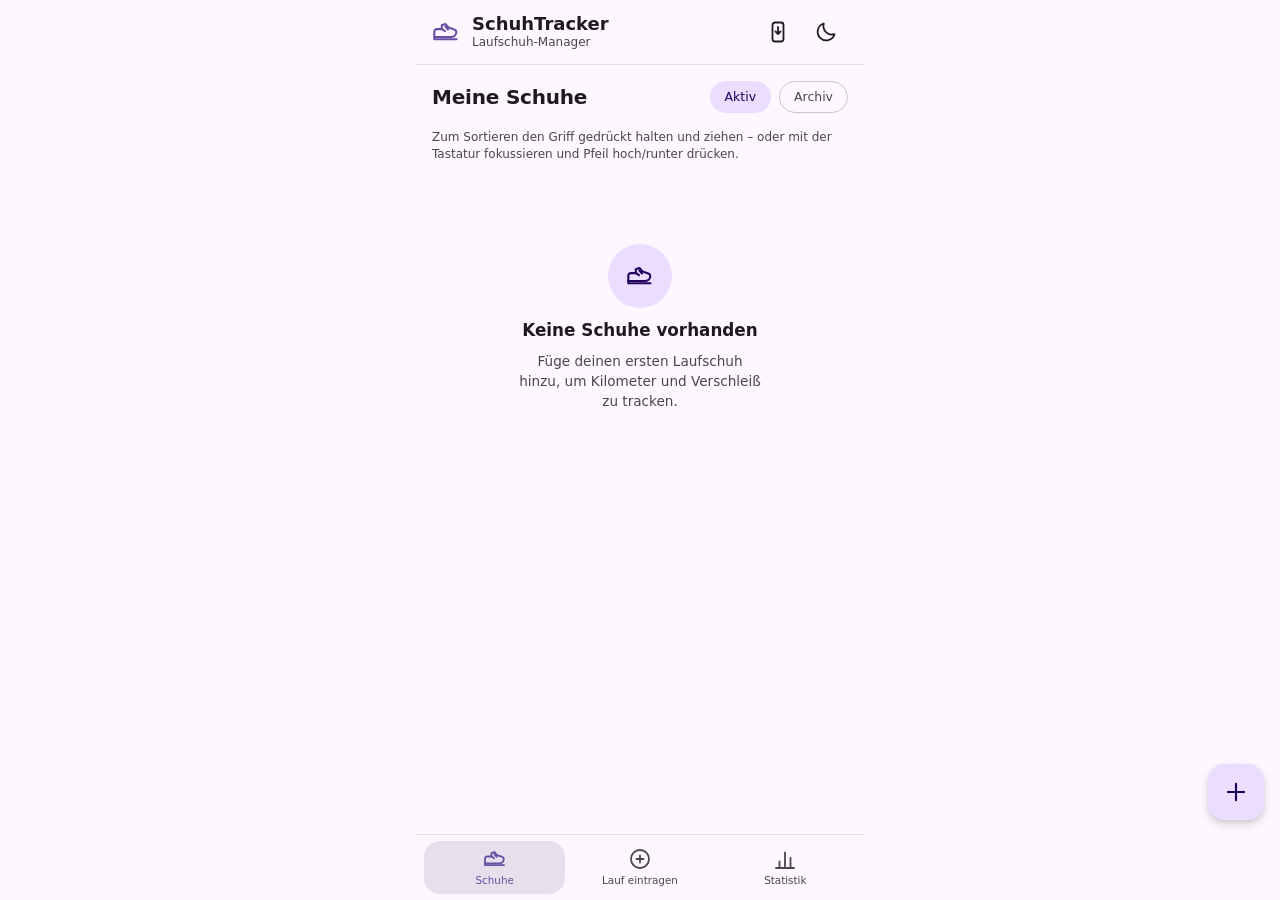
==== shoetracker.html @ de351fb3 "Initial SchuhTracker PWA implementation Adds the first complete version of SchuhTracker as a static," ====
<!DOCTYPE html>
<html lang="de">
<head>
<meta charset="utf-8">
<meta name="viewport" content="width=device-width, initial-scale=1, viewport-fit=cover">

<!-- Strikte CSP: keine externen Quellen, kein inline-Script, kein eval.
     frame-ancestors/X-Frame-Options gehören in HTTP-Header (siehe _headers). -->
<meta http-equiv="Content-Security-Policy" content="default-src 'none'; script-src 'self'; style-src 'self'; img-src 'self' data:; font-src 'self'; connect-src 'self'; manifest-src 'self'; worker-src 'self'; base-uri 'none'; form-action 'none'">
<meta name="referrer" content="no-referrer">

<title>SchuhTracker – Laufschuh-Kilometerzähler &amp; Verschleiß-Tracker</title>
<meta name="description" content="SchuhTracker zählt die Kilometer deiner Laufschuhe, warnt vor Verschleiß und funktioniert offline. Installierbare PWA, alle Daten bleiben auf deinem Gerät – ohne Konto, ohne Tracking.">
<meta name="robots" content="index, follow, max-image-preview:large">
<meta name="author" content="RunTrek">
<link rel="canonical" href="./shoetracker.html">

<meta property="og:type" content="website">
<meta property="og:locale" content="de_DE">
<meta property="og:site_name" content="SchuhTracker">
<meta property="og:title" content="SchuhTracker – Laufschuh-Kilometerzähler">
<meta property="og:description" content="Kilometer deiner Laufschuhe tracken, Verschleiß im Blick behalten – offline, ohne Konto, ohne Tracking.">
<meta property="og:image" content="./assets/icons/icon-512.png">
<meta name="twitter:card" content="summary">

<meta name="theme-color" content="#fef7ff" media="(prefers-color-scheme: light)">
<meta name="theme-color" content="#141218" media="(prefers-color-scheme: dark)">
<meta name="color-scheme" content="light dark">
<meta name="mobile-web-app-capable" content="yes">
<meta name="apple-mobile-web-app-capable" content="yes">
<meta name="apple-mobile-web-app-title" content="SchuhTracker">
<meta name="apple-mobile-web-app-status-bar-style" content="black-translucent">

<link rel="manifest" href="./manifest.webmanifest">
<link rel="icon" href="./assets/icons/icon.svg" type="image/svg+xml">
<link rel="apple-touch-icon" href="./assets/icons/apple-touch-icon.png">
<link rel="stylesheet" href="./assets/css/app.css">
<!-- Blockierend und winzig: setzt das Theme vor dem ersten Frame und fängt
     beforeinstallprompt ab, bevor ein defer-Script laufen könnte. -->
<script src="./assets/js/boot.js"></script>
<script src="./assets/js/app.js" defer></script>

<script type="application/ld+json">
{
  "@context": "https://schema.org",
  "@type": "WebApplication",
  "name": "SchuhTracker",
  "alternateName": "Laufschuh-Kilometerzähler",
  "description": "Progressive Web App zum Tracken der Laufleistung von Laufschuhen. Funktioniert offline, speichert alle Daten ausschließlich lokal auf dem Gerät.",
  "applicationCategory": "HealthApplication",
  "applicationSubCategory": "Running",
  "operatingSystem": "Android, iOS, Windows, macOS, Linux",
  "browserRequirements": "Benötigt JavaScript",
  "inLanguage": "de",
  "isAccessibleForFree": true,
  "offers": { "@type": "Offer", "price": "0", "priceCurrency": "EUR" },
  "featureList": [
    "Kilometerstand pro Laufschuh",
    "Verschleißwarnung ab 75 Prozent",
    "Läufe mit Datum und Notizen erfassen",
    "Statistik und Verschleiß-Übersicht",
    "CSV-Export und JSON-Backup",
    "Offline nutzbar, installierbar als App",
    "Keine Konten, keine Cloud, keine Tracker"
  ]
}
</script>
</head>
<body>

<!-- Icon-Sprite: ersetzt die Material-Symbols-Webfont (kein Google-Request). -->
<svg class="visually-hidden" aria-hidden="true" focusable="false" xmlns="http://www.w3.org/2000/svg">
  <symbol id="i-shoe" viewBox="0 0 24 24">
    <path d="M2 16.3h14.6a4.2 4.2 0 0 0 4.2-4.2c0-1-.6-1.9-1.6-2.2l-5.1-1.8-2.6-3-3.1 1.1v3.3H4.2A2.2 2.2 0 0 0 2 11.7z"/>
    <path d="M2 16.3v1.9h19"/>
    <path d="m8.6 9.5 2.5 1.7M11.4 7.2l2.3 2.6"/>
  </symbol>
  <symbol id="i-sun" viewBox="0 0 24 24">
    <circle cx="12" cy="12" r="4"/>
    <path d="M12 2.5v2M12 19.5v2M4.6 4.6l1.4 1.4M18 18l1.4 1.4M2.5 12h2M19.5 12h2M4.6 19.4 6 18M18 6l1.4-1.4"/>
  </symbol>
  <symbol id="i-moon" viewBox="0 0 24 24">
    <path d="M20.5 14.2A8.6 8.6 0 0 1 9.8 3.5a8.6 8.6 0 1 0 10.7 10.7z"/>
  </symbol>
  <symbol id="i-plus" viewBox="0 0 24 24"><path d="M12 5v14M5 12h14"/></symbol>
  <symbol id="i-plus-circle" viewBox="0 0 24 24">
    <circle cx="12" cy="12" r="9"/><path d="M12 8.5v7M8.5 12h7"/>
  </symbol>
  <symbol id="i-chart" viewBox="0 0 24 24">
    <path d="M3 21h18"/><path d="M6.5 21v-6.5M12 21V5.5M17.5 21v-10"/>
  </symbol>
  <symbol id="i-download" viewBox="0 0 24 24">
    <path d="M12 3.5v11M7.5 10.5 12 15l4.5-4.5"/><path d="M4 18v1.5A1.5 1.5 0 0 0 5.5 21h13a1.5 1.5 0 0 0 1.5-1.5V18"/>
  </symbol>
  <symbol id="i-upload" viewBox="0 0 24 24">
    <path d="M12 15V3.5M7.5 8 12 3.5 16.5 8"/><path d="M4 18v1.5A1.5 1.5 0 0 0 5.5 21h13a1.5 1.5 0 0 0 1.5-1.5V18"/>
  </symbol>
  <symbol id="i-close" viewBox="0 0 24 24"><path d="m6 6 12 12M18 6 6 18"/></symbol>
  <symbol id="i-archive" viewBox="0 0 24 24">
    <rect x="3" y="4.5" width="18" height="4" rx="1"/><path d="M5 8.5v10a1 1 0 0 0 1 1h12a1 1 0 0 0 1-1v-10"/><path d="M10 13h4"/>
  </symbol>
  <symbol id="i-unarchive" viewBox="0 0 24 24">
    <rect x="3" y="4.5" width="18" height="4" rx="1"/><path d="M5 8.5v10a1 1 0 0 0 1 1h12a1 1 0 0 0 1-1v-10"/><path d="M12 17v-5M9.6 14.4 12 12l2.4 2.4"/>
  </symbol>
  <symbol id="i-trash" viewBox="0 0 24 24">
    <path d="M4 6.5h16M9.5 6.5v-2h5v2"/><path d="m6.5 6.5 1 13h9l1-13"/><path d="M10.5 10v6M13.5 10v6"/>
  </symbol>
  <symbol id="i-drag" viewBox="0 0 24 24" class="icon--solid">
    <circle cx="9" cy="6" r="1.5"/><circle cx="15" cy="6" r="1.5"/>
    <circle cx="9" cy="12" r="1.5"/><circle cx="15" cy="12" r="1.5"/>
    <circle cx="9" cy="18" r="1.5"/><circle cx="15" cy="18" r="1.5"/>
  </symbol>
  <symbol id="i-install" viewBox="0 0 24 24">
    <rect x="6.5" y="2.5" width="11" height="19" rx="2.5"/><path d="M12 7v7M9.5 11.5 12 14l2.5-2.5"/>
  </symbol>
</svg>

<header class="app-bar">
  <div class="app-bar__brand">
    <svg class="icon icon--lg" aria-hidden="true"><use href="#i-shoe"/></svg>
    <div>
      <h1 class="app-bar__title">SchuhTracker</h1>
      <p class="app-bar__subtitle">Laufschuh-Manager</p>
    </div>
  </div>
  <div class="app-bar__actions">
    <button type="button" id="install-btn" class="icon-btn" hidden aria-label="App installieren" title="App installieren">
      <svg class="icon" aria-hidden="true"><use href="#i-install"/></svg>
    </button>
    <button type="button" id="theme-btn" class="icon-btn" aria-label="Dunkles Design umschalten" aria-pressed="false">
      <svg class="icon" aria-hidden="true"><use href="#i-moon" id="theme-icon"/></svg>
    </button>
  </div>
</header>

<noscript>
  <p class="noscript">SchuhTracker benötigt JavaScript. Die App läuft vollständig in deinem Browser – es werden keine Daten an einen Server gesendet.</p>
</noscript>

<main class="main">

  <!-- Schuhe -->
  <section id="panel-shoes" class="panel" role="tabpanel" aria-labelledby="tab-shoes" tabindex="-1">
    <div class="panel__head">
      <h2 class="panel__title">Meine Schuhe</h2>
      <div class="chips" role="group" aria-label="Schuhe filtern">
        <button type="button" class="chip" id="filter-active" data-filter="active" aria-pressed="true">Aktiv</button>
        <button type="button" class="chip" id="filter-archived" data-filter="archived" aria-pressed="false">Archiv</button>
      </div>
    </div>

    <p class="hint" id="reorder-hint">
      Zum Sortieren den Griff gedrückt halten und ziehen – oder mit der Tastatur fokussieren und Pfeil&nbsp;hoch/runter drücken.
    </p>

    <ul class="shoe-list" id="shoes-list" aria-describedby="reorder-hint"></ul>

    <div class="empty" id="shoes-empty" hidden>
      <div class="empty__icon">
        <svg class="icon icon--lg" aria-hidden="true"><use href="#i-shoe"/></svg>
      </div>
      <h3 class="empty__title" id="empty-title">Keine Schuhe vorhanden</h3>
      <p class="empty__text" id="empty-text">Füge deinen ersten Laufschuh hinzu, um Kilometer und Verschleiß zu tracken.</p>
    </div>
  </section>

  <!-- Lauf eintragen -->
  <section id="panel-log" class="panel" role="tabpanel" aria-labelledby="tab-log" tabindex="-1" hidden>
    <h2 class="panel__title">Lauf eintragen</h2>

    <form class="form card" id="run-form" novalidate>
      <div class="field">
        <label class="field__label" for="run-shoe-id">Laufschuh auswählen</label>
        <select class="input" id="run-shoe-id" name="shoeId" required></select>
      </div>

      <div class="field">
        <label class="field__label" for="run-distance">Distanz (km)</label>
        <div class="input-affix">
          <input class="input" type="number" id="run-distance" name="distance" inputmode="decimal"
                 step="0.1" min="0.1" max="999" placeholder="z.B. 10,5" required>
          <span class="input-affix__unit" aria-hidden="true">km</span>
        </div>
      </div>

      <div class="field">
        <label class="field__label" for="run-date">Datum</label>
        <input class="input" type="date" id="run-date" name="date" required>
      </div>

      <div class="field">
        <label class="field__label" for="run-notes">Notizen / Strecke (optional)</label>
        <textarea class="input" id="run-notes" name="notes" rows="2" maxlength="280"
                  placeholder="z.B. lockerer Dauerlauf im Park"></textarea>
      </div>

      <button type="submit" class="btn btn--filled btn--block">
        <svg class="icon icon--sm" aria-hidden="true"><use href="#i-plus"/></svg>
        Lauf speichern
      </button>
    </form>

    <section>
      <h3 class="section-title">Letzte Läufe</h3>
      <ul class="run-list" id="recent-runs-list"></ul>
    </section>
  </section>

  <!-- Statistik -->
  <section id="panel-stats" class="panel" role="tabpanel" aria-labelledby="tab-stats" tabindex="-1" hidden>
    <h2 class="panel__title">Statistik</h2>

    <div class="stat-grid">
      <div class="stat">
        <p class="stat__label" id="lbl-total-km">Gesamtkilometer</p>
        <p class="stat__value stat__value--accent" id="stat-total-km" aria-labelledby="lbl-total-km">0 km</p>
      </div>
      <div class="stat">
        <p class="stat__label" id="lbl-active-shoes">Aktive Schuhe</p>
        <p class="stat__value" id="stat-active-shoes" aria-labelledby="lbl-active-shoes">0</p>
      </div>
      <div class="stat">
        <p class="stat__label" id="lbl-total-runs">Gesamte Läufe</p>
        <p class="stat__value" id="stat-total-runs" aria-labelledby="lbl-total-runs">0</p>
      </div>
      <div class="stat">
        <p class="stat__label" id="lbl-avg">Ø Laufdistanz</p>
        <p class="stat__value" id="stat-avg-distance" aria-labelledby="lbl-avg">0 km</p>
      </div>
    </div>

    <section class="card">
      <h3 class="section-title">Verschleiß-Übersicht</h3>
      <div class="wear-list" id="wear-distribution"></div>
    </section>

    <section class="card">
      <h3 class="section-title">Daten &amp; Backup</h3>
      <p class="hint">
        Alle Daten liegen ausschließlich in diesem Browser. Es gibt keinen Server und keine Cloud –
        darum ist ein regelmäßiges Backup die einzige Absicherung gegen Datenverlust.
      </p>
      <div class="row">
        <button type="button" class="btn btn--tonal" id="export-json-btn">
          <svg class="icon icon--sm" aria-hidden="true"><use href="#i-download"/></svg>
          Backup
        </button>
        <button type="button" class="btn btn--outline" id="import-json-btn">
          <svg class="icon icon--sm" aria-hidden="true"><use href="#i-upload"/></svg>
          Wiederherstellen
        </button>
      </div>
      <button type="button" class="btn btn--outline btn--block btn--small" id="export-csv-btn">
        <svg class="icon icon--sm" aria-hidden="true"><use href="#i-download"/></svg>
        Als CSV exportieren (Excel)
      </button>
      <input type="file" id="import-file" accept="application/json,.json" class="visually-hidden" tabindex="-1" aria-hidden="true">
    </section>
  </section>

</main>

<button type="button" class="fab" id="add-shoe-btn" aria-label="Schuh hinzufügen" title="Schuh hinzufügen">
  <svg class="icon icon--lg" aria-hidden="true"><use href="#i-plus"/></svg>
</button>

<nav class="bottom-nav" role="tablist" aria-label="Hauptbereiche">
  <button type="button" class="nav-tab" role="tab" id="tab-shoes" data-tab="shoes"
          aria-controls="panel-shoes" aria-selected="true">
    <svg class="icon" aria-hidden="true"><use href="#i-shoe"/></svg>
    Schuhe
  </button>
  <button type="button" class="nav-tab" role="tab" id="tab-log" data-tab="log"
          aria-controls="panel-log" aria-selected="false" tabindex="-1">
    <svg class="icon" aria-hidden="true"><use href="#i-plus-circle"/></svg>
    Lauf eintragen
  </button>
  <button type="button" class="nav-tab" role="tab" id="tab-stats" data-tab="stats"
          aria-controls="panel-stats" aria-selected="false" tabindex="-1">
    <svg class="icon" aria-hidden="true"><use href="#i-chart"/></svg>
    Statistik
  </button>
</nav>

<!-- Schuh anlegen -->
<dialog class="dialog" id="dialog-add-shoe" aria-labelledby="add-shoe-title">
  <div class="dialog__inner">
    <div class="dialog__head">
      <h2 class="dialog__title" id="add-shoe-title">Neuen Laufschuh hinzufügen</h2>
      <button type="button" class="icon-btn" data-close-dialog aria-label="Dialog schließen">
        <svg class="icon" aria-hidden="true"><use href="#i-close"/></svg>
      </button>
    </div>

    <form class="form" id="shoe-form" novalidate>
      <div class="field">
        <label class="field__label" for="shoe-name">Modellname</label>
        <input class="input" type="text" id="shoe-name" name="name" maxlength="60"
               placeholder="z.B. Nike Pegasus 40" autocomplete="off" required>
      </div>

      <div class="field">
        <label class="field__label" for="shoe-brand">Marke / Hersteller</label>
        <input class="input" type="text" id="shoe-brand" name="brand" maxlength="40"
               placeholder="z.B. Nike, Adidas, Brooks" autocomplete="off" required>
      </div>

      <div class="field__row">
        <div class="field">
          <label class="field__label" for="shoe-max-km">Max. Kilometer</label>
          <input class="input" type="number" id="shoe-max-km" name="maxKm" inputmode="numeric"
                 value="800" min="50" max="5000" step="10" required>
        </div>
        <div class="field">
          <label class="field__label" for="shoe-initial-km">Bereits gelaufen</label>
          <input class="input" type="number" id="shoe-initial-km" name="initialKm" inputmode="decimal"
                 value="0" min="0" max="5000" step="0.1" required>
        </div>
      </div>

      <div class="field">
        <label class="field__label" for="shoe-purchase-date">Kaufdatum</label>
        <input class="input" type="date" id="shoe-purchase-date" name="purchaseDate" required>
      </div>

      <div class="field">
        <label class="field__label" for="shoe-icon">Schuh-Icon / Emoji</label>
        <div class="emoji-field">
          <input class="input" type="text" id="shoe-icon" name="icon" value="👟" maxlength="4"
                 autocomplete="off" aria-describedby="shoe-icon-hint">
          <span class="hint" id="shoe-icon-hint">Wähle ein Emoji für deinen Schuh, z.B. 👟, 🏃, ⚡</span>
        </div>
      </div>

      <button type="submit" class="btn btn--filled btn--block">Schuh speichern</button>
    </form>
  </div>
</dialog>

<!-- Schuh-Detail -->
<dialog class="dialog" id="dialog-shoe-detail" aria-labelledby="detail-name">
  <div class="dialog__inner">
    <div class="dialog__head">
      <div class="detail-head">
        <span class="detail-head__emoji" id="detail-icon" aria-hidden="true">👟</span>
        <div>
          <h2 class="dialog__title" id="detail-name">Schuh</h2>
          <p class="detail-head__brand" id="detail-brand">Marke</p>
        </div>
      </div>
      <button type="button" class="icon-btn" data-close-dialog aria-label="Dialog schließen">
        <svg class="icon" aria-hidden="true"><use href="#i-close"/></svg>
      </button>
    </div>

    <div class="card">
      <div class="meter" id="detail-meter">
        <div class="meter__labels">
          <span>Kilometerstand</span>
          <b id="detail-km-text">0 / 0 km</b>
        </div>
        <div class="meter__track">
          <div class="meter__bar" id="detail-progress-bar"></div>
        </div>
      </div>
    </div>

    <div class="detail-grid">
      <div class="detail-cell">
        <span class="detail-cell__label">Kaufdatum</span>
        <span class="detail-cell__value" id="detail-purchase-date">–</span>
      </div>
      <div class="detail-cell">
        <span class="detail-cell__label">Verbleibend</span>
        <span class="detail-cell__value" id="detail-remaining-km">–</span>
      </div>
    </div>

    <section>
      <h3 class="section-title">Läufe mit diesem Schuh</h3>
      <ul class="run-list run-scroll" id="detail-runs-list"></ul>
    </section>

    <div class="dialog__actions">
      <button type="button" class="btn btn--outline" id="detail-archive-btn">
        <svg class="icon icon--sm" aria-hidden="true"><use href="#i-archive" id="detail-archive-icon"/></svg>
        <span id="detail-archive-text">Archivieren</span>
      </button>
      <button type="button" class="btn btn--danger btn--shrink" id="detail-delete-btn" aria-label="Schuh löschen">
        <svg class="icon icon--sm" aria-hidden="true"><use href="#i-trash"/></svg>
      </button>
    </div>
  </div>
</dialog>

<!-- Bestätigung -->
<dialog class="dialog" id="dialog-confirm" aria-labelledby="confirm-title">
  <div class="dialog__inner">
    <h2 class="dialog__title" id="confirm-title">Wirklich löschen?</h2>
    <p class="dialog__text" id="confirm-text"></p>
    <div class="dialog__actions">
      <button type="button" class="btn btn--outline" id="confirm-cancel">Abbrechen</button>
      <button type="button" class="btn btn--danger" id="confirm-ok">Löschen</button>
    </div>
  </div>
</dialog>

<!-- Installationshinweis (iOS / Browser ohne Install-Prompt) -->
<dialog class="dialog" id="dialog-install" aria-labelledby="install-title">
  <div class="dialog__inner">
    <div class="dialog__head">
      <h2 class="dialog__title" id="install-title">SchuhTracker installieren</h2>
      <button type="button" class="icon-btn" data-close-dialog aria-label="Dialog schließen">
        <svg class="icon" aria-hidden="true"><use href="#i-close"/></svg>
      </button>
    </div>
    <p class="dialog__text" id="install-text"></p>
    <button type="button" class="btn btn--filled btn--block" data-close-dialog>Verstanden</button>
  </div>
</dialog>

<output class="toast" id="toast" role="status" aria-live="polite"></output>

</body>
</html>
---- assets/css/app.css ----
/* SchuhTracker – Material-3-inspiriertes Design ohne externe Abhängigkeiten.
   Keine Webfonts, keine CDNs: alles lädt lokal und funktioniert offline. */

/* ---------- Design Tokens ---------- */
:root {
  color-scheme: light;

  --surface: #fef7ff;
  --surface-1: #f6f0f8;
  --surface-2: #efe7f2;
  --surface-variant: #e7e0ec;
  --on-surface: #1d1b20;
  --on-surface-variant: #49454f;

  --primary: #6750a4;
  --on-primary: #ffffff;
  --primary-container: #eaddff;
  --on-primary-container: #21005d;

  --outline-variant: #cac4d0;

  --error: #b3261e;
  --error-container: #f9dedc;

  --ok: #1e7a53;
  --ok-bg: #d5f2e4;
  --ok-fg: #0b4630;
  --warn: #9a6400;
  --warn-bg: #fdefcf;
  --warn-fg: #4f3400;
  --worn: #b3261e;
  --worn-bg: #fadad7;
  --worn-fg: #601410;

  --scrim: rgba(28, 25, 33, 0.5);
  --shadow-1: 0 1px 2px rgba(0, 0, 0, 0.12), 0 1px 3px rgba(0, 0, 0, 0.08);
  --shadow-2: 0 4px 10px rgba(0, 0, 0, 0.14), 0 2px 4px rgba(0, 0, 0, 0.08);

  --radius-s: 12px;
  --radius-m: 16px;
  --radius-l: 24px;

  --page: 448px;
  --nav-h: 64px;

  /* Systemschriften: optisch nah an Inter, aber ohne Netzwerk-Request. */
  --font: "Segoe UI Variable Text", "Segoe UI", system-ui, -apple-system,
    "Helvetica Neue", Roboto, "Noto Sans", Arial, sans-serif;
}

/* Dunkles Design. Bewusst zweimal notiert statt via light-dark(): diese
   Variante funktioniert auch in älteren WebViews.
   1) explizite Wahl des Nutzers, 2) Systemeinstellung ohne Gegenwahl. */
:root[data-theme="dark"] {
  color-scheme: dark;

  --surface: #141218;
  --surface-1: #1d1b20;
  --surface-2: #252229;
  --surface-variant: #2b2930;
  --on-surface: #e6e1e5;
  --on-surface-variant: #cac4d0;

  --primary: #d0bcff;
  --on-primary: #381e72;
  --primary-container: #4f378b;
  --on-primary-container: #eaddff;

  --outline-variant: #49454f;

  --error: #f2b8b5;
  --error-container: #8c1d18;

  --ok: #62d3a4;
  --ok-bg: #123d2c;
  --ok-fg: #9ef2cb;
  --warn: #efbe58;
  --warn-bg: #43330a;
  --warn-fg: #ffdf9e;
  --worn: #f2b8b5;
  --worn-bg: #4d1512;
  --worn-fg: #ffdad6;

  --scrim: rgba(0, 0, 0, 0.62);
}

@media (prefers-color-scheme: dark) {
  :root:not([data-theme="light"]) {
    color-scheme: dark;

    --surface: #141218;
    --surface-1: #1d1b20;
    --surface-2: #252229;
    --surface-variant: #2b2930;
    --on-surface: #e6e1e5;
    --on-surface-variant: #cac4d0;

    --primary: #d0bcff;
    --on-primary: #381e72;
    --primary-container: #4f378b;
    --on-primary-container: #eaddff;

    --outline-variant: #49454f;

    --error: #f2b8b5;
    --error-container: #8c1d18;

    --ok: #62d3a4;
    --ok-bg: #123d2c;
    --ok-fg: #9ef2cb;
    --warn: #efbe58;
    --warn-bg: #43330a;
    --warn-fg: #ffdf9e;
    --worn: #f2b8b5;
    --worn-bg: #4d1512;
    --worn-fg: #ffdad6;

    --scrim: rgba(0, 0, 0, 0.62);
  }
}

/* ---------- Reset ---------- */
*,
*::before,
*::after { box-sizing: border-box; }

html { -webkit-text-size-adjust: 100%; }

body {
  margin: 0;
  min-height: 100svh;
  display: flex;
  flex-direction: column;
  font-family: var(--font);
  font-size: 15px;
  line-height: 1.45;
  background: var(--surface);
  color: var(--on-surface);
  -webkit-tap-highlight-color: transparent;
  overscroll-behavior-y: contain;
}

/* Muss !important sein: Komponenten setzen display (grid/flex) und würden
   die UA-Regel für [hidden] sonst aushebeln. */
[hidden] { display: none !important; }

h1, h2, h3, h4, p, figure { margin: 0; }
img, svg { max-width: 100%; }
button, input, select, textarea { font: inherit; color: inherit; }

:where(a) { color: var(--primary); }

:focus-visible {
  outline: 2px solid var(--primary);
  outline-offset: 2px;
  border-radius: 6px;
}

.visually-hidden {
  position: absolute;
  width: 1px; height: 1px;
  margin: -1px; padding: 0;
  overflow: hidden;
  clip-path: inset(50%);
  white-space: nowrap;
}

.icon {
  width: 24px;
  height: 24px;
  flex: none;
  fill: none;
  stroke: currentColor;
  stroke-width: 1.8;
  stroke-linecap: round;
  stroke-linejoin: round;
}
.icon--sm { width: 18px; height: 18px; stroke-width: 2; }
.icon--lg { width: 28px; height: 28px; }
.icon--solid { fill: currentColor; stroke: none; }

/* ---------- App Bar ---------- */
.app-bar {
  position: sticky;
  top: 0;
  z-index: 30;
  display: flex;
  align-items: center;
  justify-content: space-between;
  gap: 12px;
  width: 100%;
  max-width: var(--page);
  margin-inline: auto;
  padding: 10px 16px;
  padding-top: calc(10px + env(safe-area-inset-top));
  background: var(--surface);
  border-bottom: 1px solid var(--surface-variant);
}

.app-bar__brand {
  display: flex;
  align-items: center;
  gap: 12px;
  min-width: 0;
}
.app-bar__brand > .icon { color: var(--primary); }
.app-bar__title { font-size: 1.125rem; font-weight: 600; line-height: 1.2; }
.app-bar__subtitle { font-size: 0.75rem; color: var(--on-surface-variant); }
.app-bar__actions { display: flex; align-items: center; gap: 4px; }

/* ---------- Layout ---------- */
.main {
  flex: 1;
  width: 100%;
  max-width: var(--page);
  margin-inline: auto;
  padding: 16px 16px calc(var(--nav-h) + 40px + env(safe-area-inset-bottom));
}

.panel { display: grid; gap: 16px; }

.panel__head {
  display: flex;
  align-items: center;
  justify-content: space-between;
  gap: 12px;
  flex-wrap: wrap;
}
.panel__title { font-size: 1.25rem; font-weight: 700; letter-spacing: -0.01em; }
.section-title { font-size: 0.95rem; font-weight: 600; }
.hint { font-size: 0.75rem; color: var(--on-surface-variant); }

.row { display: flex; gap: 10px; }
.row > .btn { flex: 1; }

/* ---------- Buttons ---------- */
.btn {
  display: inline-flex;
  align-items: center;
  justify-content: center;
  gap: 8px;
  min-height: 44px;
  padding: 10px 18px;
  border: 1px solid transparent;
  border-radius: var(--radius-s);
  background: transparent;
  font-size: 0.875rem;
  font-weight: 500;
  cursor: pointer;
  transition: background-color 0.15s, opacity 0.15s, border-color 0.15s;
}
.btn:disabled { opacity: 0.5; cursor: not-allowed; }

.btn--filled { background: var(--primary); color: var(--on-primary); box-shadow: var(--shadow-1); }
.btn--filled:hover:not(:disabled) { opacity: 0.92; }

.btn--tonal { background: var(--primary-container); color: var(--on-primary-container); }
.btn--tonal:hover:not(:disabled) { opacity: 0.9; }

.btn--outline { border-color: var(--outline-variant); color: var(--on-surface); }
.btn--outline:hover:not(:disabled) { background: var(--surface-variant); }

.btn--danger { border-color: var(--error); color: var(--error); }
.btn--danger:hover:not(:disabled) { background: var(--error-container); }

.btn--block { width: 100%; }
.btn--small { min-height: 36px; padding: 6px 12px; font-size: 0.78rem; }

.icon-btn {
  display: inline-flex;
  align-items: center;
  justify-content: center;
  width: 44px;
  height: 44px;
  border: 0;
  border-radius: 50%;
  background: transparent;
  color: inherit;
  cursor: pointer;
  transition: background-color 0.15s;
}
.icon-btn:hover { background: var(--surface-variant); }
.icon-btn--danger { color: var(--error); width: 36px; height: 36px; }

.fab {
  position: fixed;
  right: max(16px, env(safe-area-inset-right));
  bottom: calc(var(--nav-h) + 16px + env(safe-area-inset-bottom));
  z-index: 40;
  display: inline-flex;
  align-items: center;
  justify-content: center;
  width: 56px;
  height: 56px;
  border: 0;
  border-radius: var(--radius-m);
  background: var(--primary-container);
  color: var(--on-primary-container);
  box-shadow: var(--shadow-2);
  cursor: pointer;
  transition: transform 0.15s;
}
.fab:hover { transform: scale(1.05); }

/* ---------- Filter Chips ---------- */
.chips { display: flex; gap: 8px; }
.chip {
  min-height: 32px;
  padding: 4px 14px;
  border: 1px solid var(--outline-variant);
  border-radius: 999px;
  background: transparent;
  color: var(--on-surface-variant);
  font-size: 0.78rem;
  font-weight: 500;
  cursor: pointer;
  transition: background-color 0.15s, color 0.15s, border-color 0.15s;
}
.chip[aria-pressed="true"] {
  background: var(--primary-container);
  border-color: transparent;
  color: var(--on-primary-container);
}

/* ---------- Cards ---------- */
.card {
  display: grid;
  gap: 12px;
  padding: 16px;
  border: 1px solid var(--surface-variant);
  border-radius: var(--radius-l);
  background: var(--surface-1);
}

.shoe-list { display: grid; gap: 12px; list-style: none; margin: 0; padding: 0; }

/* Grid- und Flex-Kinder haben min-width:auto und würden sonst von langen
   Modellnamen aufgebläht -> horizontaler Scroll auf dem Handy. */
.shoe-list > li,
.shoe__head,
.meter,
.run__main { min-width: 0; }

.shoe {
  display: grid;
  gap: 12px;
  padding: 14px 16px;
  border: 1px solid var(--surface-variant);
  border-radius: var(--radius-l);
  background: var(--surface-1);
  transition: border-color 0.15s, box-shadow 0.15s;
}
.shoe:hover { border-color: var(--primary); }
.shoe.is-dragging {
  opacity: 0.6;
  box-shadow: var(--shadow-2);
  border-color: var(--primary);
}

.shoe__head { display: flex; align-items: center; gap: 10px; }
.shoe__handle {
  flex: none;
  width: 36px; height: 36px;
  margin-left: -6px;
  border: 0;
  border-radius: 8px;
  background: transparent;
  color: var(--on-surface-variant);
  cursor: grab;
  touch-action: none;
  display: inline-flex;
  align-items: center;
  justify-content: center;
}
.shoe__handle:active { cursor: grabbing; }
.shoe__handle:hover { background: var(--surface-variant); }

.shoe__emoji {
  flex: none;
  width: 44px; height: 44px;
  display: grid;
  place-items: center;
  border-radius: var(--radius-m);
  background: var(--surface);
  box-shadow: var(--shadow-1);
  font-size: 1.35rem;
}

.shoe__open {
  flex: 1;
  min-width: 0;
  display: flex;
  align-items: center;
  gap: 10px;
  padding: 0;
  border: 0;
  background: transparent;
  text-align: left;
  cursor: pointer;
}
.shoe__text { min-width: 0; }
.shoe__name {
  display: block;
  font-size: 1rem;
  font-weight: 700;
  line-height: 1.25;
  overflow: hidden;
  text-overflow: ellipsis;
  white-space: nowrap;
}
.shoe__brand {
  display: block;
  font-size: 0.75rem;
  color: var(--on-surface-variant);
  overflow: hidden;
  text-overflow: ellipsis;
  white-space: nowrap;
}

.badge {
  flex: none;
  padding: 3px 10px;
  border-radius: 999px;
  font-size: 0.68rem;
  font-weight: 600;
  white-space: nowrap;
}
.badge--ok { background: var(--ok-bg); color: var(--ok-fg); }
.badge--warn { background: var(--warn-bg); color: var(--warn-fg); }
.badge--worn { background: var(--worn-bg); color: var(--worn-fg); }

/* ---------- Progress ---------- */
.meter { display: grid; gap: 5px; }
.meter__labels {
  display: flex;
  justify-content: space-between;
  gap: 8px;
  font-size: 0.75rem;
  color: var(--on-surface-variant);
}
/* Linke Beschriftung kürzt, der Wert rechts bleibt immer vollständig lesbar. */
.meter__labels > span {
  min-width: 0;
  overflow: hidden;
  text-overflow: ellipsis;
  white-space: nowrap;
}
.meter__labels > b {
  flex: none;
  white-space: nowrap;
  color: var(--on-surface);
}
.meter__track {
  height: 10px;
  border-radius: 999px;
  background: var(--surface-variant);
  overflow: hidden;
}
.meter__bar {
  height: 100%;
  width: var(--value, 0%);
  border-radius: 999px;
  background: var(--ok);
  transition: width 0.45s ease;
}
.meter--ok .meter__bar { background: var(--ok); }
.meter--warn .meter__bar { background: var(--warn); }
.meter--worn .meter__bar { background: var(--worn); }
.meter--thin .meter__track { height: 8px; }

/* ---------- Forms ---------- */
.form { display: grid; gap: 16px; }
.field { display: grid; gap: 6px; }
.field__label { font-size: 0.75rem; font-weight: 500; color: var(--on-surface-variant); }
.field__row { display: grid; grid-template-columns: 1fr 1fr; gap: 12px; }

.input {
  width: 100%;
  min-height: 48px;
  padding: 12px 14px;
  border: 1px solid var(--outline-variant);
  border-radius: var(--radius-s);
  background: var(--surface);
  font-size: 0.9rem;
  transition: border-color 0.15s;
}
.input:focus { outline: none; border-color: var(--primary); box-shadow: inset 0 0 0 1px var(--primary); }
.input:user-invalid { border-color: var(--error); }
textarea.input { min-height: 72px; resize: vertical; }

.input-affix { position: relative; display: flex; align-items: center; }
.input-affix .input { padding-right: 44px; }
.input-affix__unit {
  position: absolute;
  right: 14px;
  font-size: 0.78rem;
  color: var(--on-surface-variant);
  pointer-events: none;
}

.emoji-field { display: flex; align-items: center; gap: 12px; }
.emoji-field .input { width: 72px; text-align: center; font-size: 1.35rem; }

/* ---------- Stats ---------- */
.stat-grid { display: grid; grid-template-columns: repeat(2, 1fr); gap: 12px; }
.stat {
  padding: 14px 16px;
  border: 1px solid var(--surface-variant);
  border-radius: var(--radius-m);
  background: var(--surface-1);
}
.stat__label { font-size: 0.72rem; color: var(--on-surface-variant); }
.stat__value { margin-top: 4px; font-size: 1.5rem; font-weight: 700; }
.stat__value--accent { color: var(--primary); }

.wear-list { display: grid; gap: 14px; }

/* ---------- Run list ---------- */
.run-list { display: grid; gap: 8px; list-style: none; margin: 0; padding: 0; }
.run {
  display: flex;
  align-items: center;
  justify-content: space-between;
  gap: 10px;
  padding: 10px 14px;
  border-radius: var(--radius-m);
  background: var(--surface-2);
  font-size: 0.8rem;
}
.run__main { min-width: 0; }
.run__distance { font-weight: 700; }
.run__shoe { color: var(--on-surface-variant); }
.run__notes {
  margin-top: 2px;
  font-size: 0.72rem;
  color: var(--on-surface-variant);
  overflow-wrap: anywhere;
}
.run__date { flex: none; color: var(--on-surface-variant); white-space: nowrap; }
.run-scroll { max-height: 210px; overflow-y: auto; padding-right: 4px; }

/* ---------- Empty state ---------- */
.empty {
  display: grid;
  justify-items: center;
  gap: 10px;
  padding: 48px 16px;
  text-align: center;
}
.empty__icon {
  display: grid;
  place-items: center;
  width: 64px; height: 64px;
  border-radius: 50%;
  background: var(--primary-container);
  color: var(--on-primary-container);
}
.empty__title { font-size: 1.05rem; font-weight: 600; }
.empty__text { max-width: 28ch; font-size: 0.85rem; color: var(--on-surface-variant); }

/* ---------- Bottom navigation ---------- */
.bottom-nav {
  position: fixed;
  left: 0; right: 0; bottom: 0;
  z-index: 30;
  display: flex;
  justify-content: space-around;
  align-items: stretch;
  gap: 4px;
  width: 100%;
  max-width: var(--page);
  margin-inline: auto;
  padding: 6px 8px;
  padding-bottom: calc(6px + env(safe-area-inset-bottom));
  background: var(--surface);
  border-top: 1px solid var(--surface-variant);
}
.nav-tab {
  flex: 1;
  display: grid;
  justify-items: center;
  gap: 2px;
  min-height: 52px;
  padding: 6px 4px;
  border: 0;
  border-radius: var(--radius-m);
  background: transparent;
  color: var(--on-surface-variant);
  font-size: 0.65rem;
  font-weight: 500;
  cursor: pointer;
  transition: color 0.15s, background-color 0.15s;
}
.nav-tab[aria-selected="true"] { color: var(--primary); background: var(--surface-variant); }

/* ---------- Dialogs ---------- */
.dialog {
  width: min(100%, var(--page));
  max-height: 88svh;
  margin: auto auto 0;
  padding: 0;
  border: 0;
  border-radius: var(--radius-l) var(--radius-l) 0 0;
  background: var(--surface);
  color: var(--on-surface);
  box-shadow: var(--shadow-2);
  overflow: hidden;
}
.dialog::backdrop { background: var(--scrim); }
.dialog__inner {
  max-height: 88svh;
  overflow-y: auto;
  padding: 20px 20px calc(20px + env(safe-area-inset-bottom));
  display: grid;
  gap: 16px;
}
.dialog__head {
  display: flex;
  align-items: flex-start;
  justify-content: space-between;
  gap: 12px;
}
.dialog__title { font-size: 1.05rem; font-weight: 700; line-height: 1.25; }
.dialog__text { font-size: 0.875rem; color: var(--on-surface-variant); }
.dialog__actions { display: flex; gap: 10px; }
.dialog__actions .btn { flex: 1; }
.dialog__actions .btn--shrink { flex: 0 0 auto; padding-inline: 16px; }

.detail-head { display: flex; align-items: center; gap: 12px; min-width: 0; }
.detail-head > div { min-width: 0; }
.dialog__title { overflow-wrap: anywhere; }
.detail-head__emoji { font-size: 1.75rem; }
.detail-head__brand { font-size: 0.75rem; color: var(--on-surface-variant); }

.detail-grid { display: grid; grid-template-columns: 1fr 1fr; gap: 12px; }
.detail-cell {
  padding: 10px 14px;
  border-radius: var(--radius-s);
  background: var(--surface-2);
}
.detail-cell__label { display: block; font-size: 0.72rem; color: var(--on-surface-variant); }
.detail-cell__value { font-weight: 500; }

@media (min-width: 640px) {
  .dialog { margin: auto; border-radius: var(--radius-l); }
}

/* ---------- Toast ---------- */
.toast {
  position: fixed;
  left: 50%;
  bottom: calc(var(--nav-h) + 24px + env(safe-area-inset-bottom));
  z-index: 60;
  transform: translate(-50%, 8px);
  max-width: min(92vw, 400px);
  padding: 10px 16px;
  border: 0;
  border-radius: var(--radius-s);
  background: var(--on-surface);
  color: var(--surface);
  font-size: 0.8rem;
  font-weight: 500;
  text-align: center;
  box-shadow: var(--shadow-2);
  opacity: 0;
  visibility: hidden;
  transition: opacity 0.2s, transform 0.2s, visibility 0.2s;
}
.toast.is-visible { opacity: 1; visibility: visible; transform: translate(-50%, 0); }
.toast--action { cursor: pointer; text-decoration: underline; }

/* ---------- noscript ---------- */
.noscript {
  margin: 16px;
  padding: 14px 16px;
  border-radius: var(--radius-m);
  background: var(--error-container);
  color: var(--on-surface);
  font-size: 0.85rem;
}

/* ---------- Motion ---------- */
@media (prefers-reduced-motion: reduce) {
  *, *::before, *::after {
    animation-duration: 0.01ms !important;
    transition-duration: 0.01ms !important;
    scroll-behavior: auto !important;
  }
}
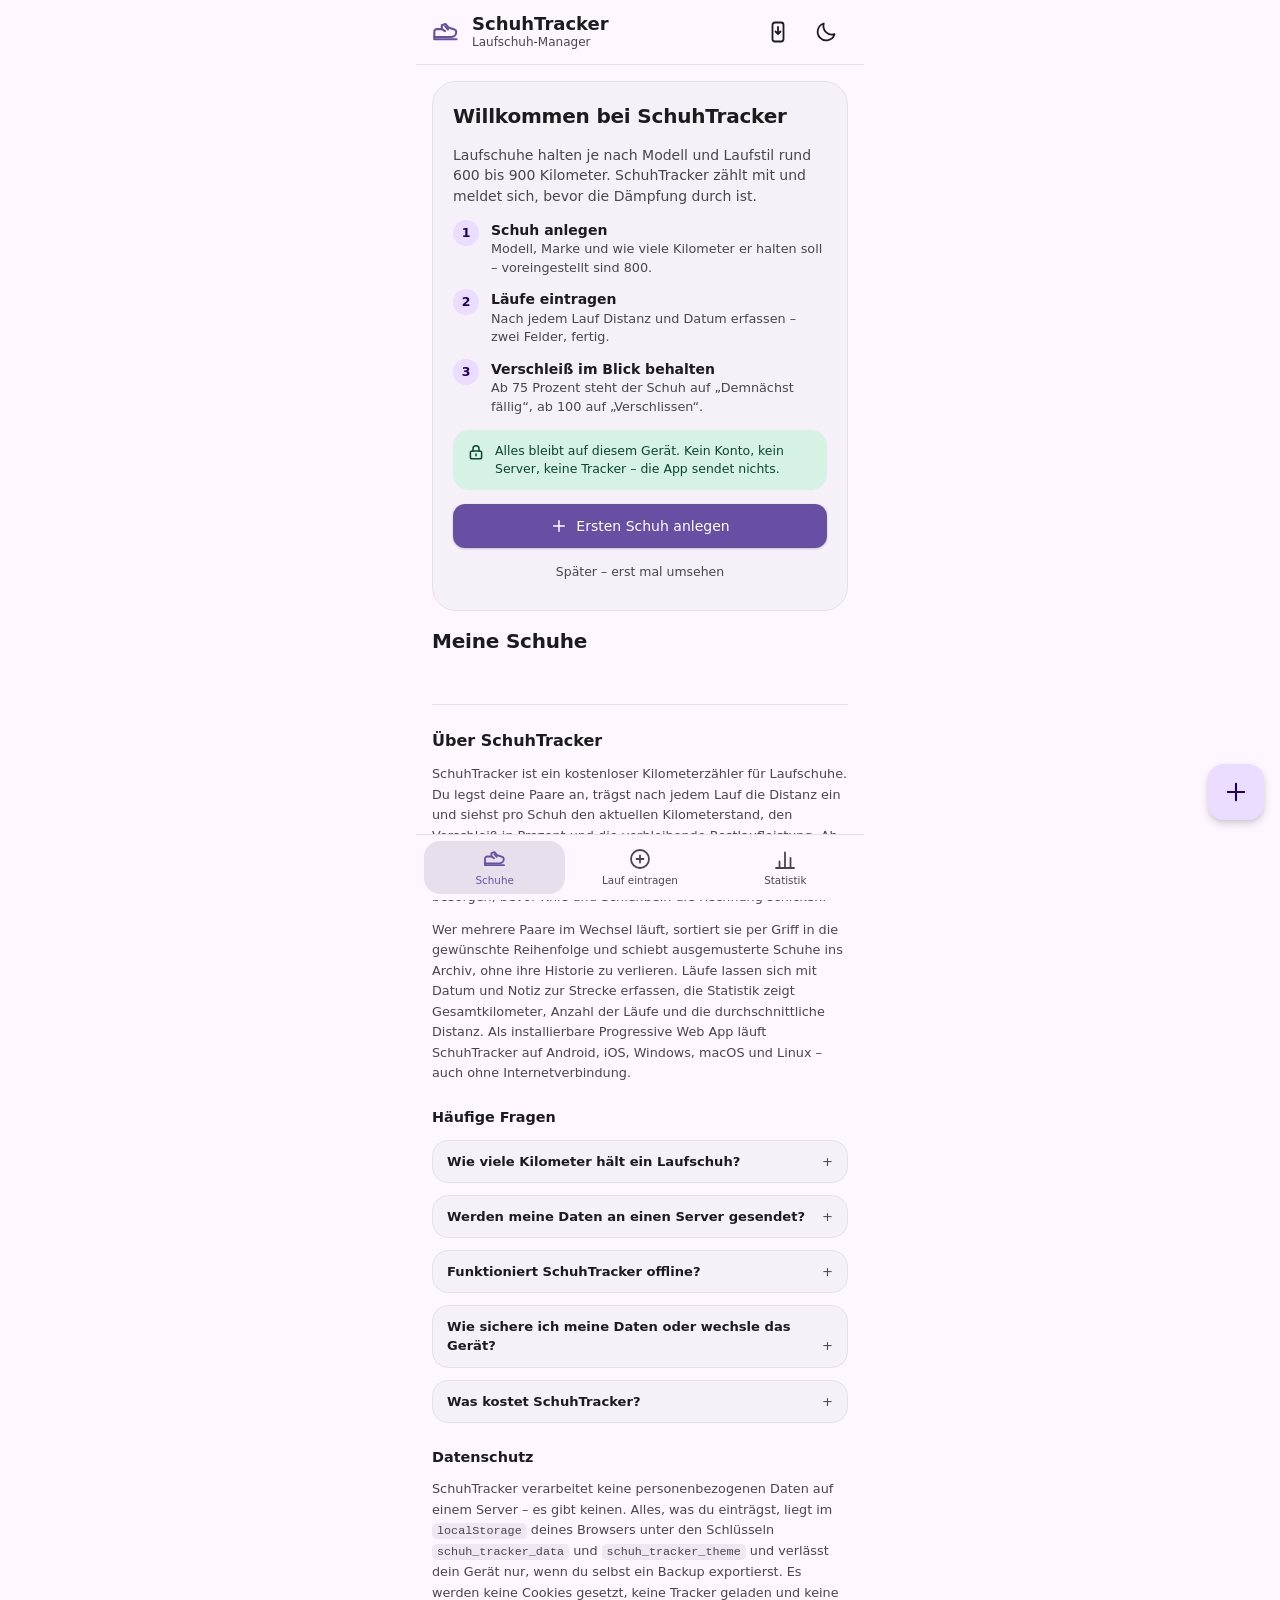
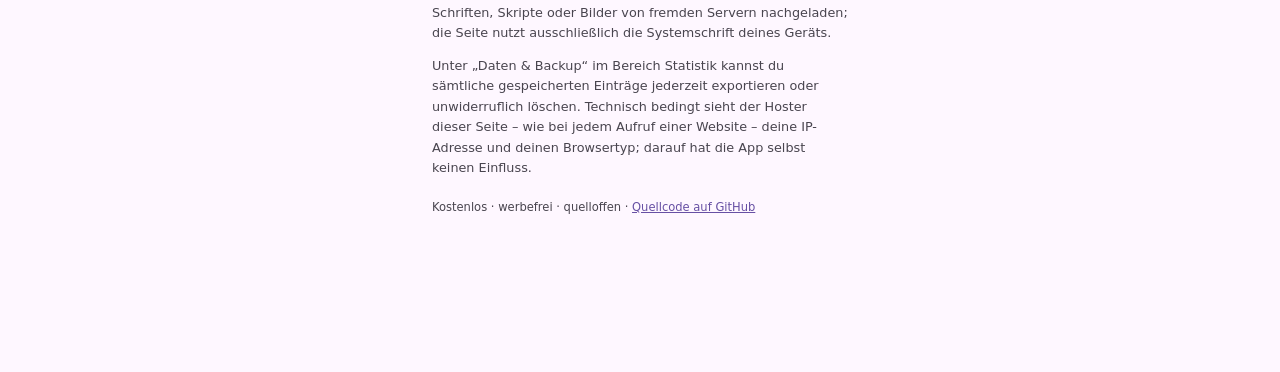
==== commit 5725d443: "Make index.html primary app shell Moves the full SchuhTracker app from `shoetracker.html` to `index." ====
--- a/shoetracker.html
+++ b/shoetracker.html
@@ -2,424 +2,27 @@
 <html lang="de">
 <head>
 <meta charset="utf-8">
-<meta name="viewport" content="width=device-width, initial-scale=1, viewport-fit=cover">
+<meta name="viewport" content="width=device-width, initial-scale=1">
 
-<!-- Strikte CSP: keine externen Quellen, kein inline-Script, kein eval.
-     frame-ancestors/X-Frame-Options gehören in HTTP-Header (siehe _headers). -->
-<meta http-equiv="Content-Security-Policy" content="default-src 'none'; script-src 'self'; style-src 'self'; img-src 'self' data:; font-src 'self'; connect-src 'self'; manifest-src 'self'; worker-src 'self'; base-uri 'none'; form-action 'none'">
-<meta name="referrer" content="no-referrer">
-
-<title>SchuhTracker – Laufschuh-Kilometerzähler &amp; Verschleiß-Tracker</title>
-<meta name="description" content="SchuhTracker zählt die Kilometer deiner Laufschuhe, warnt vor Verschleiß und funktioniert offline. Installierbare PWA, alle Daten bleiben auf deinem Gerät – ohne Konto, ohne Tracking.">
-<meta name="robots" content="index, follow, max-image-preview:large">
-<meta name="author" content="RunTrek">
-<link rel="canonical" href="./shoetracker.html">
-
-<meta property="og:type" content="website">
-<meta property="og:locale" content="de_DE">
-<meta property="og:site_name" content="SchuhTracker">
-<meta property="og:title" content="SchuhTracker – Laufschuh-Kilometerzähler">
-<meta property="og:description" content="Kilometer deiner Laufschuhe tracken, Verschleiß im Blick behalten – offline, ohne Konto, ohne Tracking.">
-<meta property="og:image" content="./assets/icons/icon-512.png">
-<meta name="twitter:card" content="summary">
+<!-- Die App lag bis zur Umbenennung unter dieser Adresse und ist dort bereits
+     geteilt worden. GitHub Pages kann keine 301 ausliefern, darum dieser Stub:
+     canonical bündelt die Signale auf das neue Root, noindex hält die Seite
+     aus dem Index, follow gibt die Verlinkung weiter. Kein Script, damit die
+     Weiterleitung auch unter der strikten CSP der App funktioniert. -->
+<title>SchuhTracker ist umgezogen</title>
+<meta name="robots" content="noindex, follow">
+<link rel="canonical" href="https://manuel-steinberg.github.io/RunTrek/">
+<meta http-equiv="refresh" content="0; url=./">
 
 <meta name="theme-color" content="#fef7ff" media="(prefers-color-scheme: light)">
 <meta name="theme-color" content="#141218" media="(prefers-color-scheme: dark)">
 <meta name="color-scheme" content="light dark">
-<meta name="mobile-web-app-capable" content="yes">
-<meta name="apple-mobile-web-app-capable" content="yes">
-<meta name="apple-mobile-web-app-title" content="SchuhTracker">
-<meta name="apple-mobile-web-app-status-bar-style" content="black-translucent">
-
-<link rel="manifest" href="./manifest.webmanifest">
-<link rel="icon" href="./assets/icons/icon.svg" type="image/svg+xml">
-<link rel="apple-touch-icon" href="./assets/icons/apple-touch-icon.png">
-<link rel="stylesheet" href="./assets/css/app.css">
-<!-- Blockierend und winzig: setzt das Theme vor dem ersten Frame und fängt
-     beforeinstallprompt ab, bevor ein defer-Script laufen könnte. -->
-<script src="./assets/js/boot.js"></script>
-<script src="./assets/js/app.js" defer></script>
-
-<script type="application/ld+json">
-{
-  "@context": "https://schema.org",
-  "@type": "WebApplication",
-  "name": "SchuhTracker",
-  "alternateName": "Laufschuh-Kilometerzähler",
-  "description": "Progressive Web App zum Tracken der Laufleistung von Laufschuhen. Funktioniert offline, speichert alle Daten ausschließlich lokal auf dem Gerät.",
-  "applicationCategory": "HealthApplication",
-  "applicationSubCategory": "Running",
-  "operatingSystem": "Android, iOS, Windows, macOS, Linux",
-  "browserRequirements": "Benötigt JavaScript",
-  "inLanguage": "de",
-  "isAccessibleForFree": true,
-  "offers": { "@type": "Offer", "price": "0", "priceCurrency": "EUR" },
-  "featureList": [
-    "Kilometerstand pro Laufschuh",
-    "Verschleißwarnung ab 75 Prozent",
-    "Läufe mit Datum und Notizen erfassen",
-    "Statistik und Verschleiß-Übersicht",
-    "CSV-Export und JSON-Backup",
-    "Offline nutzbar, installierbar als App",
-    "Keine Konten, keine Cloud, keine Tracker"
-  ]
-}
-</script>
 </head>
 <body>
-
-<!-- Icon-Sprite: ersetzt die Material-Symbols-Webfont (kein Google-Request). -->
-<svg class="visually-hidden" aria-hidden="true" focusable="false" xmlns="http://www.w3.org/2000/svg">
-  <symbol id="i-shoe" viewBox="0 0 24 24">
-    <path d="M2 16.3h14.6a4.2 4.2 0 0 0 4.2-4.2c0-1-.6-1.9-1.6-2.2l-5.1-1.8-2.6-3-3.1 1.1v3.3H4.2A2.2 2.2 0 0 0 2 11.7z"/>
-    <path d="M2 16.3v1.9h19"/>
-    <path d="m8.6 9.5 2.5 1.7M11.4 7.2l2.3 2.6"/>
-  </symbol>
-  <symbol id="i-sun" viewBox="0 0 24 24">
-    <circle cx="12" cy="12" r="4"/>
-    <path d="M12 2.5v2M12 19.5v2M4.6 4.6l1.4 1.4M18 18l1.4 1.4M2.5 12h2M19.5 12h2M4.6 19.4 6 18M18 6l1.4-1.4"/>
-  </symbol>
-  <symbol id="i-moon" viewBox="0 0 24 24">
-    <path d="M20.5 14.2A8.6 8.6 0 0 1 9.8 3.5a8.6 8.6 0 1 0 10.7 10.7z"/>
-  </symbol>
-  <symbol id="i-plus" viewBox="0 0 24 24"><path d="M12 5v14M5 12h14"/></symbol>
-  <symbol id="i-plus-circle" viewBox="0 0 24 24">
-    <circle cx="12" cy="12" r="9"/><path d="M12 8.5v7M8.5 12h7"/>
-  </symbol>
-  <symbol id="i-chart" viewBox="0 0 24 24">
-    <path d="M3 21h18"/><path d="M6.5 21v-6.5M12 21V5.5M17.5 21v-10"/>
-  </symbol>
-  <symbol id="i-download" viewBox="0 0 24 24">
-    <path d="M12 3.5v11M7.5 10.5 12 15l4.5-4.5"/><path d="M4 18v1.5A1.5 1.5 0 0 0 5.5 21h13a1.5 1.5 0 0 0 1.5-1.5V18"/>
-  </symbol>
-  <symbol id="i-upload" viewBox="0 0 24 24">
-    <path d="M12 15V3.5M7.5 8 12 3.5 16.5 8"/><path d="M4 18v1.5A1.5 1.5 0 0 0 5.5 21h13a1.5 1.5 0 0 0 1.5-1.5V18"/>
-  </symbol>
-  <symbol id="i-close" viewBox="0 0 24 24"><path d="m6 6 12 12M18 6 6 18"/></symbol>
-  <symbol id="i-archive" viewBox="0 0 24 24">
-    <rect x="3" y="4.5" width="18" height="4" rx="1"/><path d="M5 8.5v10a1 1 0 0 0 1 1h12a1 1 0 0 0 1-1v-10"/><path d="M10 13h4"/>
-  </symbol>
-  <symbol id="i-unarchive" viewBox="0 0 24 24">
-    <rect x="3" y="4.5" width="18" height="4" rx="1"/><path d="M5 8.5v10a1 1 0 0 0 1 1h12a1 1 0 0 0 1-1v-10"/><path d="M12 17v-5M9.6 14.4 12 12l2.4 2.4"/>
-  </symbol>
-  <symbol id="i-trash" viewBox="0 0 24 24">
-    <path d="M4 6.5h16M9.5 6.5v-2h5v2"/><path d="m6.5 6.5 1 13h9l1-13"/><path d="M10.5 10v6M13.5 10v6"/>
-  </symbol>
-  <symbol id="i-drag" viewBox="0 0 24 24" class="icon--solid">
-    <circle cx="9" cy="6" r="1.5"/><circle cx="15" cy="6" r="1.5"/>
-    <circle cx="9" cy="12" r="1.5"/><circle cx="15" cy="12" r="1.5"/>
-    <circle cx="9" cy="18" r="1.5"/><circle cx="15" cy="18" r="1.5"/>
-  </symbol>
-  <symbol id="i-install" viewBox="0 0 24 24">
-    <rect x="6.5" y="2.5" width="11" height="19" rx="2.5"/><path d="M12 7v7M9.5 11.5 12 14l2.5-2.5"/>
-  </symbol>
-</svg>
-
-<header class="app-bar">
-  <div class="app-bar__brand">
-    <svg class="icon icon--lg" aria-hidden="true"><use href="#i-shoe"/></svg>
-    <div>
-      <h1 class="app-bar__title">SchuhTracker</h1>
-      <p class="app-bar__subtitle">Laufschuh-Manager</p>
-    </div>
-  </div>
-  <div class="app-bar__actions">
-    <button type="button" id="install-btn" class="icon-btn" hidden aria-label="App installieren" title="App installieren">
-      <svg class="icon" aria-hidden="true"><use href="#i-install"/></svg>
-    </button>
-    <button type="button" id="theme-btn" class="icon-btn" aria-label="Dunkles Design umschalten" aria-pressed="false">
-      <svg class="icon" aria-hidden="true"><use href="#i-moon" id="theme-icon"/></svg>
-    </button>
-  </div>
-</header>
-
-<noscript>
-  <p class="noscript">SchuhTracker benötigt JavaScript. Die App läuft vollständig in deinem Browser – es werden keine Daten an einen Server gesendet.</p>
-</noscript>
-
-<main class="main">
-
-  <!-- Schuhe -->
-  <section id="panel-shoes" class="panel" role="tabpanel" aria-labelledby="tab-shoes" tabindex="-1">
-    <div class="panel__head">
-      <h2 class="panel__title">Meine Schuhe</h2>
-      <div class="chips" role="group" aria-label="Schuhe filtern">
-        <button type="button" class="chip" id="filter-active" data-filter="active" aria-pressed="true">Aktiv</button>
-        <button type="button" class="chip" id="filter-archived" data-filter="archived" aria-pressed="false">Archiv</button>
-      </div>
-    </div>
-
-    <p class="hint" id="reorder-hint">
-      Zum Sortieren den Griff gedrückt halten und ziehen – oder mit der Tastatur fokussieren und Pfeil&nbsp;hoch/runter drücken.
-    </p>
-
-    <ul class="shoe-list" id="shoes-list" aria-describedby="reorder-hint"></ul>
-
-    <div class="empty" id="shoes-empty" hidden>
-      <div class="empty__icon">
-        <svg class="icon icon--lg" aria-hidden="true"><use href="#i-shoe"/></svg>
-      </div>
-      <h3 class="empty__title" id="empty-title">Keine Schuhe vorhanden</h3>
-      <p class="empty__text" id="empty-text">Füge deinen ersten Laufschuh hinzu, um Kilometer und Verschleiß zu tracken.</p>
-    </div>
-  </section>
-
-  <!-- Lauf eintragen -->
-  <section id="panel-log" class="panel" role="tabpanel" aria-labelledby="tab-log" tabindex="-1" hidden>
-    <h2 class="panel__title">Lauf eintragen</h2>
-
-    <form class="form card" id="run-form" novalidate>
-      <div class="field">
-        <label class="field__label" for="run-shoe-id">Laufschuh auswählen</label>
-        <select class="input" id="run-shoe-id" name="shoeId" required></select>
-      </div>
-
-      <div class="field">
-        <label class="field__label" for="run-distance">Distanz (km)</label>
-        <div class="input-affix">
-          <input class="input" type="number" id="run-distance" name="distance" inputmode="decimal"
-                 step="0.1" min="0.1" max="999" placeholder="z.B. 10,5" required>
-          <span class="input-affix__unit" aria-hidden="true">km</span>
-        </div>
-      </div>
-
-      <div class="field">
-        <label class="field__label" for="run-date">Datum</label>
-        <input class="input" type="date" id="run-date" name="date" required>
-      </div>
-
-      <div class="field">
-        <label class="field__label" for="run-notes">Notizen / Strecke (optional)</label>
-        <textarea class="input" id="run-notes" name="notes" rows="2" maxlength="280"
-                  placeholder="z.B. lockerer Dauerlauf im Park"></textarea>
-      </div>
-
-      <button type="submit" class="btn btn--filled btn--block">
-        <svg class="icon icon--sm" aria-hidden="true"><use href="#i-plus"/></svg>
-        Lauf speichern
-      </button>
-    </form>
-
-    <section>
-      <h3 class="section-title">Letzte Läufe</h3>
-      <ul class="run-list" id="recent-runs-list"></ul>
-    </section>
-  </section>
-
-  <!-- Statistik -->
-  <section id="panel-stats" class="panel" role="tabpanel" aria-labelledby="tab-stats" tabindex="-1" hidden>
-    <h2 class="panel__title">Statistik</h2>
-
-    <div class="stat-grid">
-      <div class="stat">
-        <p class="stat__label" id="lbl-total-km">Gesamtkilometer</p>
-        <p class="stat__value stat__value--accent" id="stat-total-km" aria-labelledby="lbl-total-km">0 km</p>
-      </div>
-      <div class="stat">
-        <p class="stat__label" id="lbl-active-shoes">Aktive Schuhe</p>
-        <p class="stat__value" id="stat-active-shoes" aria-labelledby="lbl-active-shoes">0</p>
-      </div>
-      <div class="stat">
-        <p class="stat__label" id="lbl-total-runs">Gesamte Läufe</p>
-        <p class="stat__value" id="stat-total-runs" aria-labelledby="lbl-total-runs">0</p>
-      </div>
-      <div class="stat">
-        <p class="stat__label" id="lbl-avg">Ø Laufdistanz</p>
-        <p class="stat__value" id="stat-avg-distance" aria-labelledby="lbl-avg">0 km</p>
-      </div>
-    </div>
-
-    <section class="card">
-      <h3 class="section-title">Verschleiß-Übersicht</h3>
-      <div class="wear-list" id="wear-distribution"></div>
-    </section>
-
-    <section class="card">
-      <h3 class="section-title">Daten &amp; Backup</h3>
-      <p class="hint">
-        Alle Daten liegen ausschließlich in diesem Browser. Es gibt keinen Server und keine Cloud –
-        darum ist ein regelmäßiges Backup die einzige Absicherung gegen Datenverlust.
-      </p>
-      <div class="row">
-        <button type="button" class="btn btn--tonal" id="export-json-btn">
-          <svg class="icon icon--sm" aria-hidden="true"><use href="#i-download"/></svg>
-          Backup
-        </button>
-        <button type="button" class="btn btn--outline" id="import-json-btn">
-          <svg class="icon icon--sm" aria-hidden="true"><use href="#i-upload"/></svg>
-          Wiederherstellen
-        </button>
-      </div>
-      <button type="button" class="btn btn--outline btn--block btn--small" id="export-csv-btn">
-        <svg class="icon icon--sm" aria-hidden="true"><use href="#i-download"/></svg>
-        Als CSV exportieren (Excel)
-      </button>
-      <input type="file" id="import-file" accept="application/json,.json" class="visually-hidden" tabindex="-1" aria-hidden="true">
-    </section>
-  </section>
-
-</main>
-
-<button type="button" class="fab" id="add-shoe-btn" aria-label="Schuh hinzufügen" title="Schuh hinzufügen">
-  <svg class="icon icon--lg" aria-hidden="true"><use href="#i-plus"/></svg>
-</button>
-
-<nav class="bottom-nav" role="tablist" aria-label="Hauptbereiche">
-  <button type="button" class="nav-tab" role="tab" id="tab-shoes" data-tab="shoes"
-          aria-controls="panel-shoes" aria-selected="true">
-    <svg class="icon" aria-hidden="true"><use href="#i-shoe"/></svg>
-    Schuhe
-  </button>
-  <button type="button" class="nav-tab" role="tab" id="tab-log" data-tab="log"
-          aria-controls="panel-log" aria-selected="false" tabindex="-1">
-    <svg class="icon" aria-hidden="true"><use href="#i-plus-circle"/></svg>
-    Lauf eintragen
-  </button>
-  <button type="button" class="nav-tab" role="tab" id="tab-stats" data-tab="stats"
-          aria-controls="panel-stats" aria-selected="false" tabindex="-1">
-    <svg class="icon" aria-hidden="true"><use href="#i-chart"/></svg>
-    Statistik
-  </button>
-</nav>
-
-<!-- Schuh anlegen -->
-<dialog class="dialog" id="dialog-add-shoe" aria-labelledby="add-shoe-title">
-  <div class="dialog__inner">
-    <div class="dialog__head">
-      <h2 class="dialog__title" id="add-shoe-title">Neuen Laufschuh hinzufügen</h2>
-      <button type="button" class="icon-btn" data-close-dialog aria-label="Dialog schließen">
-        <svg class="icon" aria-hidden="true"><use href="#i-close"/></svg>
-      </button>
-    </div>
-
-    <form class="form" id="shoe-form" novalidate>
-      <div class="field">
-        <label class="field__label" for="shoe-name">Modellname</label>
-        <input class="input" type="text" id="shoe-name" name="name" maxlength="60"
-               placeholder="z.B. Nike Pegasus 40" autocomplete="off" required>
-      </div>
-
-      <div class="field">
-        <label class="field__label" for="shoe-brand">Marke / Hersteller</label>
-        <input class="input" type="text" id="shoe-brand" name="brand" maxlength="40"
-               placeholder="z.B. Nike, Adidas, Brooks" autocomplete="off" required>
-      </div>
-
-      <div class="field__row">
-        <div class="field">
-          <label class="field__label" for="shoe-max-km">Max. Kilometer</label>
-          <input class="input" type="number" id="shoe-max-km" name="maxKm" inputmode="numeric"
-                 value="800" min="50" max="5000" step="10" required>
-        </div>
-        <div class="field">
-          <label class="field__label" for="shoe-initial-km">Bereits gelaufen</label>
-          <input class="input" type="number" id="shoe-initial-km" name="initialKm" inputmode="decimal"
-                 value="0" min="0" max="5000" step="0.1" required>
-        </div>
-      </div>
-
-      <div class="field">
-        <label class="field__label" for="shoe-purchase-date">Kaufdatum</label>
-        <input class="input" type="date" id="shoe-purchase-date" name="purchaseDate" required>
-      </div>
-
-      <div class="field">
-        <label class="field__label" for="shoe-icon">Schuh-Icon / Emoji</label>
-        <div class="emoji-field">
-          <input class="input" type="text" id="shoe-icon" name="icon" value="👟" maxlength="4"
-                 autocomplete="off" aria-describedby="shoe-icon-hint">
-          <span class="hint" id="shoe-icon-hint">Wähle ein Emoji für deinen Schuh, z.B. 👟, 🏃, ⚡</span>
-        </div>
-      </div>
-
-      <button type="submit" class="btn btn--filled btn--block">Schuh speichern</button>
-    </form>
-  </div>
-</dialog>
-
-<!-- Schuh-Detail -->
-<dialog class="dialog" id="dialog-shoe-detail" aria-labelledby="detail-name">
-  <div class="dialog__inner">
-    <div class="dialog__head">
-      <div class="detail-head">
-        <span class="detail-head__emoji" id="detail-icon" aria-hidden="true">👟</span>
-        <div>
-          <h2 class="dialog__title" id="detail-name">Schuh</h2>
-          <p class="detail-head__brand" id="detail-brand">Marke</p>
-        </div>
-      </div>
-      <button type="button" class="icon-btn" data-close-dialog aria-label="Dialog schließen">
-        <svg class="icon" aria-hidden="true"><use href="#i-close"/></svg>
-      </button>
-    </div>
-
-    <div class="card">
-      <div class="meter" id="detail-meter">
-        <div class="meter__labels">
-          <span>Kilometerstand</span>
-          <b id="detail-km-text">0 / 0 km</b>
-        </div>
-        <div class="meter__track">
-          <div class="meter__bar" id="detail-progress-bar"></div>
-        </div>
-      </div>
-    </div>
-
-    <div class="detail-grid">
-      <div class="detail-cell">
-        <span class="detail-cell__label">Kaufdatum</span>
-        <span class="detail-cell__value" id="detail-purchase-date">–</span>
-      </div>
-      <div class="detail-cell">
-        <span class="detail-cell__label">Verbleibend</span>
-        <span class="detail-cell__value" id="detail-remaining-km">–</span>
-      </div>
-    </div>
-
-    <section>
-      <h3 class="section-title">Läufe mit diesem Schuh</h3>
-      <ul class="run-list run-scroll" id="detail-runs-list"></ul>
-    </section>
-
-    <div class="dialog__actions">
-      <button type="button" class="btn btn--outline" id="detail-archive-btn">
-        <svg class="icon icon--sm" aria-hidden="true"><use href="#i-archive" id="detail-archive-icon"/></svg>
-        <span id="detail-archive-text">Archivieren</span>
-      </button>
-      <button type="button" class="btn btn--danger btn--shrink" id="detail-delete-btn" aria-label="Schuh löschen">
-        <svg class="icon icon--sm" aria-hidden="true"><use href="#i-trash"/></svg>
-      </button>
-    </div>
-  </div>
-</dialog>
-
-<!-- Bestätigung -->
-<dialog class="dialog" id="dialog-confirm" aria-labelledby="confirm-title">
-  <div class="dialog__inner">
-    <h2 class="dialog__title" id="confirm-title">Wirklich löschen?</h2>
-    <p class="dialog__text" id="confirm-text"></p>
-    <div class="dialog__actions">
-      <button type="button" class="btn btn--outline" id="confirm-cancel">Abbrechen</button>
-      <button type="button" class="btn btn--danger" id="confirm-ok">Löschen</button>
-    </div>
-  </div>
-</dialog>
-
-<!-- Installationshinweis (iOS / Browser ohne Install-Prompt) -->
-<dialog class="dialog" id="dialog-install" aria-labelledby="install-title">
-  <div class="dialog__inner">
-    <div class="dialog__head">
-      <h2 class="dialog__title" id="install-title">SchuhTracker installieren</h2>
-      <button type="button" class="icon-btn" data-close-dialog aria-label="Dialog schließen">
-        <svg class="icon" aria-hidden="true"><use href="#i-close"/></svg>
-      </button>
-    </div>
-    <p class="dialog__text" id="install-text"></p>
-    <button type="button" class="btn btn--filled btn--block" data-close-dialog>Verstanden</button>
-  </div>
-</dialog>
-
-<output class="toast" id="toast" role="status" aria-live="polite"></output>
-
+<p style="font:16px system-ui,sans-serif;padding:24px">
+  SchuhTracker liegt jetzt direkt unter
+  <a href="./">manuel-steinberg.github.io/RunTrek/</a>.
+  Falls die Weiterleitung nicht startet, bitte dem Link folgen.
+</p>
 </body>
 </html>
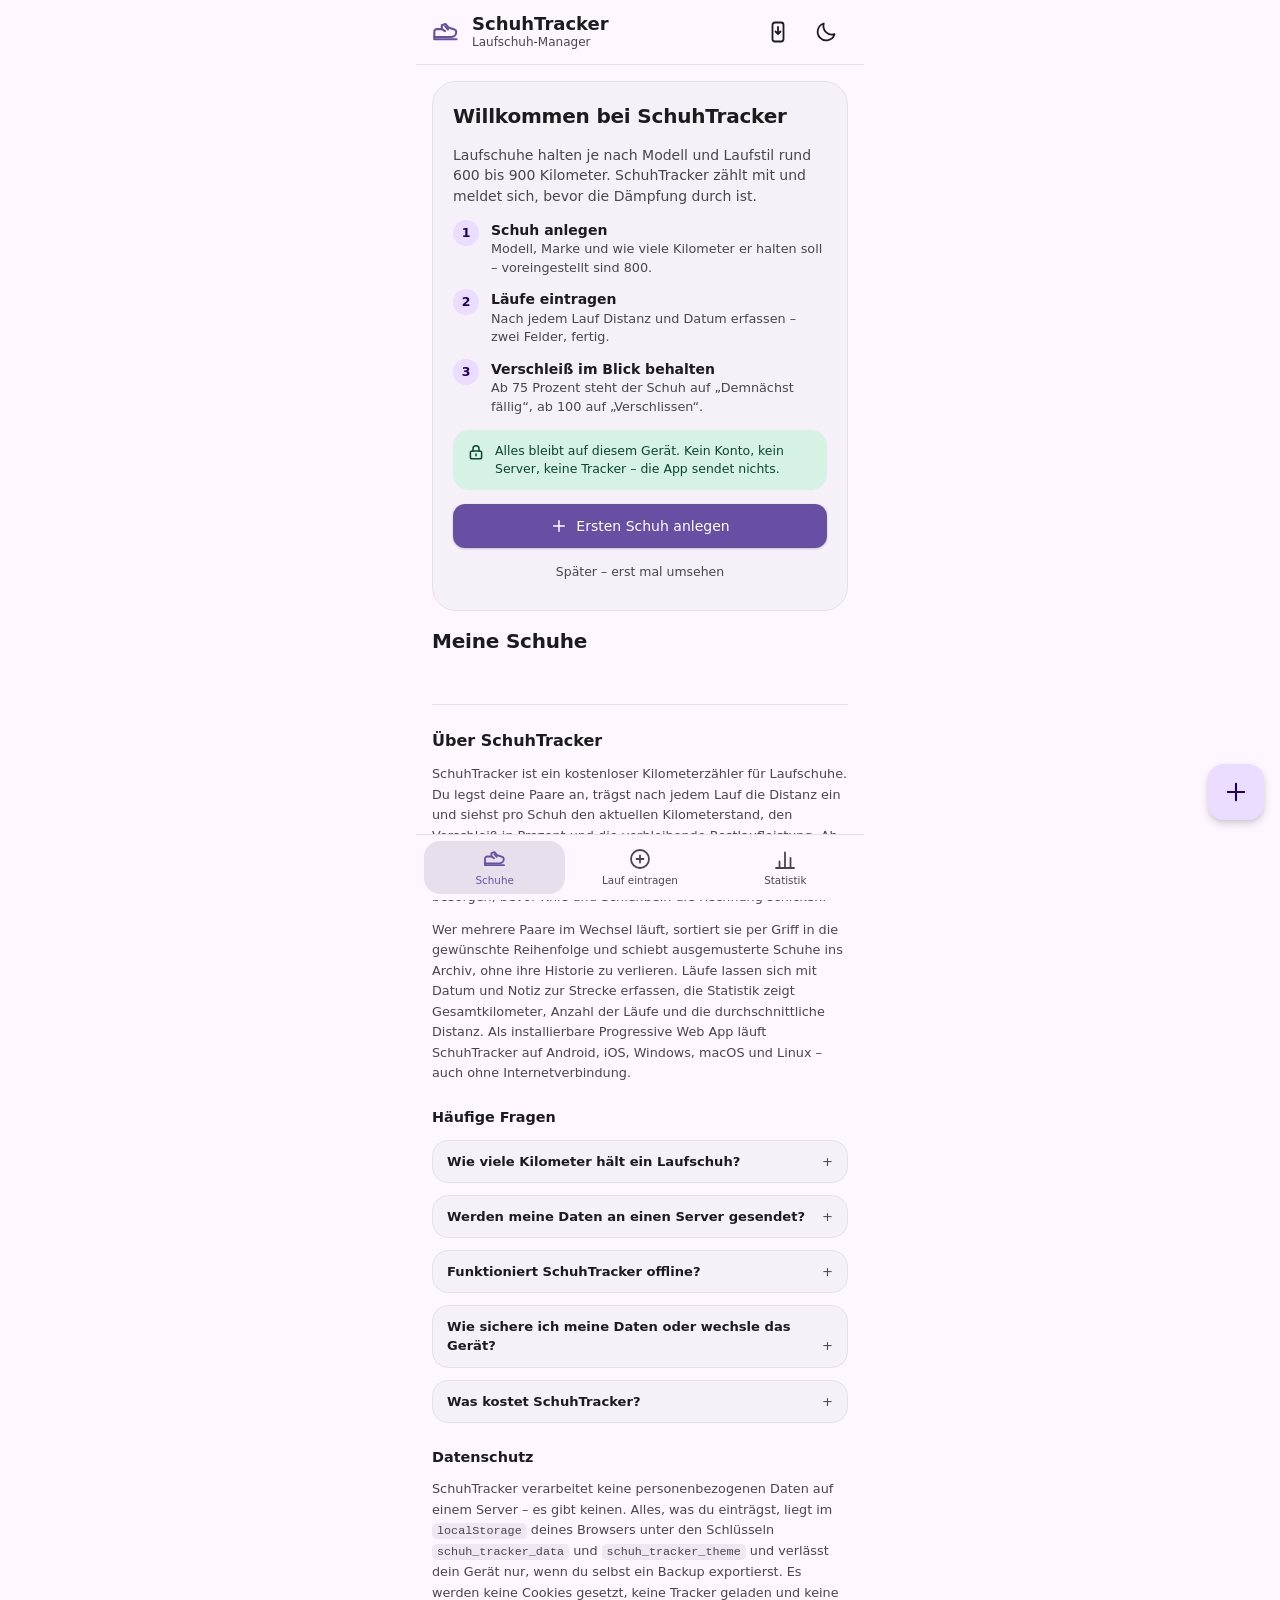
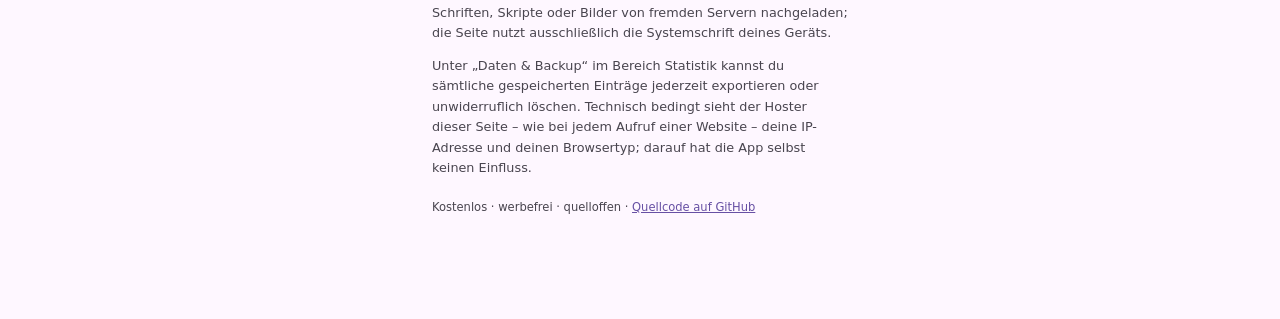
==== commit a114c0f9: "Add SEO, onboarding, and redirect refinements This change improves discoverability and usability acr" ====
--- a/shoetracker.html
+++ b/shoetracker.html
@@ -17,9 +17,10 @@
 <meta name="theme-color" content="#fef7ff" media="(prefers-color-scheme: light)">
 <meta name="theme-color" content="#141218" media="(prefers-color-scheme: dark)">
 <meta name="color-scheme" content="light dark">
+<link rel="stylesheet" href="./assets/css/app.css">
 </head>
 <body>
-<p style="font:16px system-ui,sans-serif;padding:24px">
+<p class="noscript">
   SchuhTracker liegt jetzt direkt unter
   <a href="./">manuel-steinberg.github.io/RunTrek/</a>.
   Falls die Weiterleitung nicht startet, bitte dem Link folgen.
--- a/assets/css/app.css
+++ b/assets/css/app.css
@@ -0,0 +1,800 @@
+/* SchuhTracker – Material-3-inspiriertes Design ohne externe Abhängigkeiten.
+   Keine Webfonts, keine CDNs: alles lädt lokal und funktioniert offline. */
+
+/* ---------- Design Tokens ---------- */
+:root {
+  color-scheme: light;
+
+  --surface: #fef7ff;
+  --surface-1: #f6f0f8;
+  --surface-2: #efe7f2;
+  --surface-variant: #e7e0ec;
+  --on-surface: #1d1b20;
+  --on-surface-variant: #49454f;
+
+  --primary: #6750a4;
+  --on-primary: #ffffff;
+  --primary-container: #eaddff;
+  --on-primary-container: #21005d;
+
+  --outline-variant: #cac4d0;
+
+  --error: #b3261e;
+  --error-container: #f9dedc;
+
+  --ok: #1e7a53;
+  --ok-bg: #d5f2e4;
+  --ok-fg: #0b4630;
+  --warn: #9a6400;
+  --warn-bg: #fdefcf;
+  --warn-fg: #4f3400;
+  --worn: #b3261e;
+  --worn-bg: #fadad7;
+  --worn-fg: #601410;
+
+  --scrim: rgba(28, 25, 33, 0.5);
+  --shadow-1: 0 1px 2px rgba(0, 0, 0, 0.12), 0 1px 3px rgba(0, 0, 0, 0.08);
+  --shadow-2: 0 4px 10px rgba(0, 0, 0, 0.14), 0 2px 4px rgba(0, 0, 0, 0.08);
+
+  --radius-s: 12px;
+  --radius-m: 16px;
+  --radius-l: 24px;
+
+  --page: 448px;
+  --nav-h: 64px;
+
+  /* Systemschriften: optisch nah an Inter, aber ohne Netzwerk-Request. */
+  --font: "Segoe UI Variable Text", "Segoe UI", system-ui, -apple-system,
+    "Helvetica Neue", Roboto, "Noto Sans", Arial, sans-serif;
+}
+
+/* Dunkles Design. Bewusst zweimal notiert statt via light-dark(): diese
+   Variante funktioniert auch in älteren WebViews.
+   1) explizite Wahl des Nutzers, 2) Systemeinstellung ohne Gegenwahl. */
+:root[data-theme="dark"] {
+  color-scheme: dark;
+
+  --surface: #141218;
+  --surface-1: #1d1b20;
+  --surface-2: #252229;
+  --surface-variant: #2b2930;
+  --on-surface: #e6e1e5;
+  --on-surface-variant: #cac4d0;
+
+  --primary: #d0bcff;
+  --on-primary: #381e72;
+  --primary-container: #4f378b;
+  --on-primary-container: #eaddff;
+
+  --outline-variant: #49454f;
+
+  --error: #f2b8b5;
+  --error-container: #8c1d18;
+
+  --ok: #62d3a4;
+  --ok-bg: #123d2c;
+  --ok-fg: #9ef2cb;
+  --warn: #efbe58;
+  --warn-bg: #43330a;
+  --warn-fg: #ffdf9e;
+  --worn: #f2b8b5;
+  --worn-bg: #4d1512;
+  --worn-fg: #ffdad6;
+
+  --scrim: rgba(0, 0, 0, 0.62);
+}
+
+@media (prefers-color-scheme: dark) {
+  :root:not([data-theme="light"]) {
+    color-scheme: dark;
+
+    --surface: #141218;
+    --surface-1: #1d1b20;
+    --surface-2: #252229;
+    --surface-variant: #2b2930;
+    --on-surface: #e6e1e5;
+    --on-surface-variant: #cac4d0;
+
+    --primary: #d0bcff;
+    --on-primary: #381e72;
+    --primary-container: #4f378b;
+    --on-primary-container: #eaddff;
+
+    --outline-variant: #49454f;
+
+    --error: #f2b8b5;
+    --error-container: #8c1d18;
+
+    --ok: #62d3a4;
+    --ok-bg: #123d2c;
+    --ok-fg: #9ef2cb;
+    --warn: #efbe58;
+    --warn-bg: #43330a;
+    --warn-fg: #ffdf9e;
+    --worn: #f2b8b5;
+    --worn-bg: #4d1512;
+    --worn-fg: #ffdad6;
+
+    --scrim: rgba(0, 0, 0, 0.62);
+  }
+}
+
+/* ---------- Reset ---------- */
+*,
+*::before,
+*::after { box-sizing: border-box; }
+
+html { -webkit-text-size-adjust: 100%; }
+
+body {
+  margin: 0;
+  min-height: 100svh;
+  display: flex;
+  flex-direction: column;
+  font-family: var(--font);
+  font-size: 15px;
+  line-height: 1.45;
+  background: var(--surface);
+  color: var(--on-surface);
+  -webkit-tap-highlight-color: transparent;
+  overscroll-behavior-y: contain;
+}
+
+/* Muss !important sein: Komponenten setzen display (grid/flex) und würden
+   die UA-Regel für [hidden] sonst aushebeln. */
+[hidden] { display: none !important; }
+
+h1, h2, h3, h4, p, figure { margin: 0; }
+img, svg { max-width: 100%; }
+button, input, select, textarea { font: inherit; color: inherit; }
+
+:where(a) { color: var(--primary); }
+
+:focus-visible {
+  outline: 2px solid var(--primary);
+  outline-offset: 2px;
+  border-radius: 6px;
+}
+
+.visually-hidden {
+  position: absolute;
+  width: 1px; height: 1px;
+  margin: -1px; padding: 0;
+  overflow: hidden;
+  clip-path: inset(50%);
+  white-space: nowrap;
+}
+
+.icon {
+  width: 24px;
+  height: 24px;
+  flex: none;
+  fill: none;
+  stroke: currentColor;
+  stroke-width: 1.8;
+  stroke-linecap: round;
+  stroke-linejoin: round;
+}
+.icon--sm { width: 18px; height: 18px; stroke-width: 2; }
+.icon--lg { width: 28px; height: 28px; }
+.icon--solid { fill: currentColor; stroke: none; }
+
+/* Erstkontakt: steht im HTML, wird aber für Wiederkehrer noch vor dem ersten
+   Frame entfernt (boot.js setzt das Attribut). Kein Aufblitzen, und Crawler
+   mit leerem localStorage sehen den erklärenden Text. */
+:root[data-onboarded] .onboarding { display: none !important; }
+
+/* ---------- App Bar ---------- */
+.app-bar {
+  position: sticky;
+  top: 0;
+  z-index: 30;
+  display: flex;
+  align-items: center;
+  justify-content: space-between;
+  gap: 12px;
+  width: 100%;
+  max-width: var(--page);
+  margin-inline: auto;
+  padding: 10px 16px;
+  padding-top: calc(10px + env(safe-area-inset-top));
+  background: var(--surface);
+  border-bottom: 1px solid var(--surface-variant);
+}
+
+.app-bar__brand {
+  display: flex;
+  align-items: center;
+  gap: 12px;
+  min-width: 0;
+}
+.app-bar__brand > .icon { color: var(--primary); }
+.app-bar__title { font-size: 1.125rem; font-weight: 600; line-height: 1.2; }
+.app-bar__subtitle { font-size: 0.75rem; color: var(--on-surface-variant); }
+.app-bar__actions { display: flex; align-items: center; gap: 4px; }
+
+/* ---------- Layout ---------- */
+.main {
+  flex: 1;
+  width: 100%;
+  max-width: var(--page);
+  margin-inline: auto;
+  padding: 16px 16px calc(var(--nav-h) + 40px + env(safe-area-inset-bottom));
+}
+
+.panel { display: grid; gap: 16px; }
+
+.panel__head {
+  display: flex;
+  align-items: center;
+  justify-content: space-between;
+  gap: 12px;
+  flex-wrap: wrap;
+}
+.panel__title { font-size: 1.25rem; font-weight: 700; letter-spacing: -0.01em; }
+.section-title { font-size: 0.95rem; font-weight: 600; }
+.hint { font-size: 0.75rem; color: var(--on-surface-variant); }
+
+.row { display: flex; gap: 10px; }
+.row > .btn { flex: 1; }
+
+/* ---------- Buttons ---------- */
+.btn {
+  display: inline-flex;
+  align-items: center;
+  justify-content: center;
+  gap: 8px;
+  min-height: 44px;
+  padding: 10px 18px;
+  border: 1px solid transparent;
+  border-radius: var(--radius-s);
+  background: transparent;
+  font-size: 0.875rem;
+  font-weight: 500;
+  cursor: pointer;
+  transition: background-color 0.15s, opacity 0.15s, border-color 0.15s;
+}
+.btn:disabled { opacity: 0.5; cursor: not-allowed; }
+
+.btn--filled { background: var(--primary); color: var(--on-primary); box-shadow: var(--shadow-1); }
+.btn--filled:hover:not(:disabled) { opacity: 0.92; }
+
+.btn--tonal { background: var(--primary-container); color: var(--on-primary-container); }
+.btn--tonal:hover:not(:disabled) { opacity: 0.9; }
+
+.btn--outline { border-color: var(--outline-variant); color: var(--on-surface); }
+.btn--outline:hover:not(:disabled) { background: var(--surface-variant); }
+
+.btn--danger { border-color: var(--error); color: var(--error); }
+.btn--danger:hover:not(:disabled) { background: var(--error-container); }
+
+.btn--block { width: 100%; }
+.btn--small { min-height: 36px; padding: 6px 12px; font-size: 0.78rem; }
+
+.icon-btn {
+  display: inline-flex;
+  align-items: center;
+  justify-content: center;
+  width: 44px;
+  height: 44px;
+  border: 0;
+  border-radius: 50%;
+  background: transparent;
+  color: inherit;
+  cursor: pointer;
+  transition: background-color 0.15s;
+}
+.icon-btn:hover { background: var(--surface-variant); }
+.icon-btn--danger { color: var(--error); width: 36px; height: 36px; }
+
+.fab {
+  position: fixed;
+  right: max(16px, env(safe-area-inset-right));
+  bottom: calc(var(--nav-h) + 16px + env(safe-area-inset-bottom));
+  z-index: 40;
+  display: inline-flex;
+  align-items: center;
+  justify-content: center;
+  width: 56px;
+  height: 56px;
+  border: 0;
+  border-radius: var(--radius-m);
+  background: var(--primary-container);
+  color: var(--on-primary-container);
+  box-shadow: var(--shadow-2);
+  cursor: pointer;
+  transition: transform 0.15s;
+}
+.fab:hover { transform: scale(1.05); }
+
+/* ---------- Filter Chips ---------- */
+.chips { display: flex; gap: 8px; }
+.chip {
+  min-height: 32px;
+  padding: 4px 14px;
+  border: 1px solid var(--outline-variant);
+  border-radius: 999px;
+  background: transparent;
+  color: var(--on-surface-variant);
+  font-size: 0.78rem;
+  font-weight: 500;
+  cursor: pointer;
+  transition: background-color 0.15s, color 0.15s, border-color 0.15s;
+}
+.chip[aria-pressed="true"] {
+  background: var(--primary-container);
+  border-color: transparent;
+  color: var(--on-primary-container);
+}
+
+/* ---------- Cards ---------- */
+.card {
+  display: grid;
+  gap: 12px;
+  padding: 16px;
+  border: 1px solid var(--surface-variant);
+  border-radius: var(--radius-l);
+  background: var(--surface-1);
+}
+
+.shoe-list { display: grid; gap: 12px; list-style: none; margin: 0; padding: 0; }
+
+/* Grid- und Flex-Kinder haben min-width:auto und würden sonst von langen
+   Modellnamen aufgebläht -> horizontaler Scroll auf dem Handy. */
+.shoe-list > li,
+.shoe__head,
+.meter,
+.run__main { min-width: 0; }
+
+.shoe {
+  display: grid;
+  gap: 12px;
+  padding: 14px 16px;
+  border: 1px solid var(--surface-variant);
+  border-radius: var(--radius-l);
+  background: var(--surface-1);
+  transition: border-color 0.15s, box-shadow 0.15s;
+}
+.shoe:hover { border-color: var(--primary); }
+.shoe.is-dragging {
+  opacity: 0.6;
+  box-shadow: var(--shadow-2);
+  border-color: var(--primary);
+}
+
+.shoe__head { display: flex; align-items: center; gap: 10px; }
+.shoe__handle {
+  flex: none;
+  width: 36px; height: 36px;
+  margin-left: -6px;
+  border: 0;
+  border-radius: 8px;
+  background: transparent;
+  color: var(--on-surface-variant);
+  cursor: grab;
+  touch-action: none;
+  display: inline-flex;
+  align-items: center;
+  justify-content: center;
+}
+.shoe__handle:active { cursor: grabbing; }
+.shoe__handle:hover { background: var(--surface-variant); }
+
+.shoe__emoji {
+  flex: none;
+  width: 44px; height: 44px;
+  display: grid;
+  place-items: center;
+  border-radius: var(--radius-m);
+  background: var(--surface);
+  box-shadow: var(--shadow-1);
+  font-size: 1.35rem;
+}
+
+.shoe__open {
+  flex: 1;
+  min-width: 0;
+  display: flex;
+  align-items: center;
+  gap: 10px;
+  padding: 0;
+  border: 0;
+  background: transparent;
+  text-align: left;
+  cursor: pointer;
+}
+.shoe__text { min-width: 0; }
+.shoe__name {
+  display: block;
+  font-size: 1rem;
+  font-weight: 700;
+  line-height: 1.25;
+  overflow: hidden;
+  text-overflow: ellipsis;
+  white-space: nowrap;
+}
+.shoe__brand {
+  display: block;
+  font-size: 0.75rem;
+  color: var(--on-surface-variant);
+  overflow: hidden;
+  text-overflow: ellipsis;
+  white-space: nowrap;
+}
+
+.badge {
+  flex: none;
+  padding: 3px 10px;
+  border-radius: 999px;
+  font-size: 0.68rem;
+  font-weight: 600;
+  white-space: nowrap;
+}
+.badge--ok { background: var(--ok-bg); color: var(--ok-fg); }
+.badge--warn { background: var(--warn-bg); color: var(--warn-fg); }
+.badge--worn { background: var(--worn-bg); color: var(--worn-fg); }
+
+/* ---------- Progress ---------- */
+.meter { display: grid; gap: 5px; }
+.meter__labels {
+  display: flex;
+  justify-content: space-between;
+  gap: 8px;
+  font-size: 0.75rem;
+  color: var(--on-surface-variant);
+}
+/* Linke Beschriftung kürzt, der Wert rechts bleibt immer vollständig lesbar. */
+.meter__labels > span {
+  min-width: 0;
+  overflow: hidden;
+  text-overflow: ellipsis;
+  white-space: nowrap;
+}
+.meter__labels > b {
+  flex: none;
+  white-space: nowrap;
+  color: var(--on-surface);
+}
+.meter__track {
+  height: 10px;
+  border-radius: 999px;
+  background: var(--surface-variant);
+  overflow: hidden;
+}
+.meter__bar {
+  height: 100%;
+  width: var(--value, 0%);
+  border-radius: 999px;
+  background: var(--ok);
+  transition: width 0.45s ease;
+}
+.meter--ok .meter__bar { background: var(--ok); }
+.meter--warn .meter__bar { background: var(--warn); }
+.meter--worn .meter__bar { background: var(--worn); }
+.meter--thin .meter__track { height: 8px; }
+
+/* ---------- Forms ---------- */
+.form { display: grid; gap: 16px; }
+.field { display: grid; gap: 6px; }
+.field__label { font-size: 0.75rem; font-weight: 500; color: var(--on-surface-variant); }
+.field__row { display: grid; grid-template-columns: 1fr 1fr; gap: 12px; }
+
+.input {
+  width: 100%;
+  min-height: 48px;
+  padding: 12px 14px;
+  border: 1px solid var(--outline-variant);
+  border-radius: var(--radius-s);
+  background: var(--surface);
+  font-size: 0.9rem;
+  transition: border-color 0.15s;
+}
+.input:focus { outline: none; border-color: var(--primary); box-shadow: inset 0 0 0 1px var(--primary); }
+.input:user-invalid { border-color: var(--error); }
+textarea.input { min-height: 72px; resize: vertical; }
+
+.input-affix { position: relative; display: flex; align-items: center; }
+.input-affix .input { padding-right: 44px; }
+.input-affix__unit {
+  position: absolute;
+  right: 14px;
+  font-size: 0.78rem;
+  color: var(--on-surface-variant);
+  pointer-events: none;
+}
+
+.emoji-field { display: flex; align-items: center; gap: 12px; }
+.emoji-field .input { width: 72px; text-align: center; font-size: 1.35rem; }
+
+/* ---------- Stats ---------- */
+.stat-grid { display: grid; grid-template-columns: repeat(2, 1fr); gap: 12px; }
+.stat {
+  padding: 14px 16px;
+  border: 1px solid var(--surface-variant);
+  border-radius: var(--radius-m);
+  background: var(--surface-1);
+}
+.stat__label { font-size: 0.72rem; color: var(--on-surface-variant); }
+.stat__value { margin-top: 4px; font-size: 1.5rem; font-weight: 700; }
+.stat__value--accent { color: var(--primary); }
+
+.wear-list { display: grid; gap: 14px; }
+
+/* ---------- Run list ---------- */
+.run-list { display: grid; gap: 8px; list-style: none; margin: 0; padding: 0; }
+.run {
+  display: flex;
+  align-items: center;
+  justify-content: space-between;
+  gap: 10px;
+  padding: 10px 14px;
+  border-radius: var(--radius-m);
+  background: var(--surface-2);
+  font-size: 0.8rem;
+}
+.run__main { min-width: 0; }
+.run__distance { font-weight: 700; }
+.run__shoe { color: var(--on-surface-variant); }
+.run__notes {
+  margin-top: 2px;
+  font-size: 0.72rem;
+  color: var(--on-surface-variant);
+  overflow-wrap: anywhere;
+}
+.run__date { flex: none; color: var(--on-surface-variant); white-space: nowrap; }
+.run-scroll { max-height: 210px; overflow-y: auto; padding-right: 4px; }
+
+/* ---------- Empty state ---------- */
+.empty {
+  display: grid;
+  justify-items: center;
+  gap: 10px;
+  padding: 48px 16px;
+  text-align: center;
+}
+.empty__icon {
+  display: grid;
+  place-items: center;
+  width: 64px; height: 64px;
+  border-radius: 50%;
+  background: var(--primary-container);
+  color: var(--on-primary-container);
+}
+.empty__title { font-size: 1.05rem; font-weight: 600; }
+.empty__text { max-width: 28ch; font-size: 0.85rem; color: var(--on-surface-variant); }
+
+/* ---------- Bottom navigation ---------- */
+.bottom-nav {
+  position: fixed;
+  left: 0; right: 0; bottom: 0;
+  z-index: 30;
+  display: flex;
+  justify-content: space-around;
+  align-items: stretch;
+  gap: 4px;
+  width: 100%;
+  max-width: var(--page);
+  margin-inline: auto;
+  padding: 6px 8px;
+  padding-bottom: calc(6px + env(safe-area-inset-bottom));
+  background: var(--surface);
+  border-top: 1px solid var(--surface-variant);
+}
+.nav-tab {
+  flex: 1;
+  display: grid;
+  justify-items: center;
+  gap: 2px;
+  min-height: 52px;
+  padding: 6px 4px;
+  border: 0;
+  border-radius: var(--radius-m);
+  background: transparent;
+  color: var(--on-surface-variant);
+  font-size: 0.65rem;
+  font-weight: 500;
+  cursor: pointer;
+  transition: color 0.15s, background-color 0.15s;
+}
+.nav-tab[aria-selected="true"] { color: var(--primary); background: var(--surface-variant); }
+
+/* ---------- Dialogs ---------- */
+.dialog {
+  width: min(100%, var(--page));
+  max-height: 88svh;
+  margin: auto auto 0;
+  padding: 0;
+  border: 0;
+  border-radius: var(--radius-l) var(--radius-l) 0 0;
+  background: var(--surface);
+  color: var(--on-surface);
+  box-shadow: var(--shadow-2);
+  overflow: hidden;
+}
+.dialog::backdrop { background: var(--scrim); }
+.dialog__inner {
+  max-height: 88svh;
+  overflow-y: auto;
+  padding: 20px 20px calc(20px + env(safe-area-inset-bottom));
+  display: grid;
+  gap: 16px;
+}
+.dialog__head {
+  display: flex;
+  align-items: flex-start;
+  justify-content: space-between;
+  gap: 12px;
+}
+.dialog__title { font-size: 1.05rem; font-weight: 700; line-height: 1.25; }
+.dialog__text { font-size: 0.875rem; color: var(--on-surface-variant); }
+.dialog__actions { display: flex; gap: 10px; }
+.dialog__actions .btn { flex: 1; }
+.dialog__actions .btn--shrink { flex: 0 0 auto; padding-inline: 16px; }
+
+.detail-head { display: flex; align-items: center; gap: 12px; min-width: 0; }
+.detail-head > div { min-width: 0; }
+.dialog__title { overflow-wrap: anywhere; }
+.detail-head__emoji { font-size: 1.75rem; }
+.detail-head__brand { font-size: 0.75rem; color: var(--on-surface-variant); }
+
+.detail-grid { display: grid; grid-template-columns: 1fr 1fr; gap: 12px; }
+.detail-cell {
+  padding: 10px 14px;
+  border-radius: var(--radius-s);
+  background: var(--surface-2);
+}
+.detail-cell__label { display: block; font-size: 0.72rem; color: var(--on-surface-variant); }
+.detail-cell__value { font-weight: 500; }
+
+@media (min-width: 640px) {
+  .dialog { margin: auto; border-radius: var(--radius-l); }
+}
+
+/* ---------- Toast ---------- */
+.toast {
+  position: fixed;
+  left: 50%;
+  bottom: calc(var(--nav-h) + 24px + env(safe-area-inset-bottom));
+  z-index: 60;
+  transform: translate(-50%, 8px);
+  max-width: min(92vw, 400px);
+  padding: 10px 16px;
+  border: 0;
+  border-radius: var(--radius-s);
+  background: var(--on-surface);
+  color: var(--surface);
+  font-size: 0.8rem;
+  font-weight: 500;
+  text-align: center;
+  box-shadow: var(--shadow-2);
+  opacity: 0;
+  visibility: hidden;
+  transition: opacity 0.2s, transform 0.2s, visibility 0.2s;
+}
+.toast.is-visible { opacity: 1; visibility: visible; transform: translate(-50%, 0); }
+.toast--action { cursor: pointer; text-decoration: underline; }
+
+/* ---------- noscript ---------- */
+.noscript {
+  margin: 16px;
+  padding: 14px 16px;
+  border-radius: var(--radius-m);
+  background: var(--error-container);
+  color: var(--on-surface);
+  font-size: 0.85rem;
+}
+
+/* ---------- Onboarding ---------- */
+.onboarding {
+  display: grid;
+  gap: 14px;
+  padding: 20px;
+  border: 1px solid var(--surface-variant);
+  border-radius: var(--radius-l);
+  background: var(--surface-1);
+}
+.onboarding__title { font-size: 1.25rem; font-weight: 700; letter-spacing: -0.01em; }
+.onboarding__lead { font-size: 0.875rem; color: var(--on-surface-variant); }
+
+.steps { display: grid; gap: 12px; margin: 0; padding: 0; list-style: none; }
+.step { display: flex; align-items: flex-start; gap: 12px; }
+.step__num {
+  flex: none;
+  display: grid;
+  place-items: center;
+  width: 26px; height: 26px;
+  border-radius: 50%;
+  background: var(--primary-container);
+  color: var(--on-primary-container);
+  font-size: 0.78rem;
+  font-weight: 700;
+}
+.step__body { min-width: 0; }
+.step__title { display: block; font-size: 0.875rem; font-weight: 600; }
+.step__text { display: block; font-size: 0.8rem; color: var(--on-surface-variant); }
+
+.onboarding__privacy {
+  display: flex;
+  align-items: flex-start;
+  gap: 10px;
+  padding: 12px 14px;
+  border-radius: var(--radius-m);
+  background: var(--ok-bg);
+  color: var(--ok-fg);
+  font-size: 0.78rem;
+}
+.onboarding__privacy > .icon { flex: none; margin-top: 1px; }
+
+.onboarding__actions { display: grid; gap: 6px; }
+.onboarding__skip { color: var(--on-surface-variant); }
+.onboarding__skip:hover { background: var(--surface-variant); }
+
+/* ---------- Notice ---------- */
+.notice {
+  display: grid;
+  justify-items: start;
+  gap: 12px;
+  padding: 16px;
+  border: 1px dashed var(--outline-variant);
+  border-radius: var(--radius-l);
+  background: var(--surface-1);
+}
+.notice__text { font-size: 0.85rem; color: var(--on-surface-variant); }
+
+.rule { width: 100%; height: 1px; margin: 2px 0; border: 0; background: var(--surface-variant); }
+
+/* ---------- Über / FAQ / Datenschutz ---------- */
+.about {
+  display: grid;
+  gap: 12px;
+  margin-top: 32px;
+  padding-top: 24px;
+  border-top: 1px solid var(--surface-variant);
+  color: var(--on-surface-variant);
+  font-size: 0.8rem;
+}
+.about__title { font-size: 1rem; font-weight: 700; color: var(--on-surface); }
+.about__subtitle { margin-top: 12px; font-size: 0.9rem; font-weight: 600; color: var(--on-surface); }
+.about__text { line-height: 1.6; }
+.about code {
+  padding: 1px 5px;
+  border-radius: 5px;
+  background: var(--surface-2);
+  font-size: 0.92em;
+  overflow-wrap: anywhere;
+}
+.about__meta { margin-top: 8px; font-size: 0.72rem; }
+
+.faq {
+  border: 1px solid var(--surface-variant);
+  border-radius: var(--radius-m);
+  background: var(--surface-1);
+}
+.faq__q {
+  padding: 11px 14px;
+  font-size: 0.82rem;
+  font-weight: 600;
+  color: var(--on-surface);
+  cursor: pointer;
+  list-style: none;
+}
+/* Eigener Marker: das UA-Dreieck lässt sich sonst nicht mittig ausrichten. */
+.faq__q::-webkit-details-marker { display: none; }
+.faq__q::after {
+  content: "+";
+  float: right;
+  margin-left: 10px;
+  font-weight: 400;
+  color: var(--on-surface-variant);
+}
+.faq[open] .faq__q::after { content: "−"; }
+.faq__a { padding: 0 14px 13px; line-height: 1.6; }
+
+/* ---------- Motion ---------- */
+@media (prefers-reduced-motion: reduce) {
+  *, *::before, *::after {
+    animation-duration: 0.01ms !important;
+    transition-duration: 0.01ms !important;
+    scroll-behavior: auto !important;
+  }
+}
